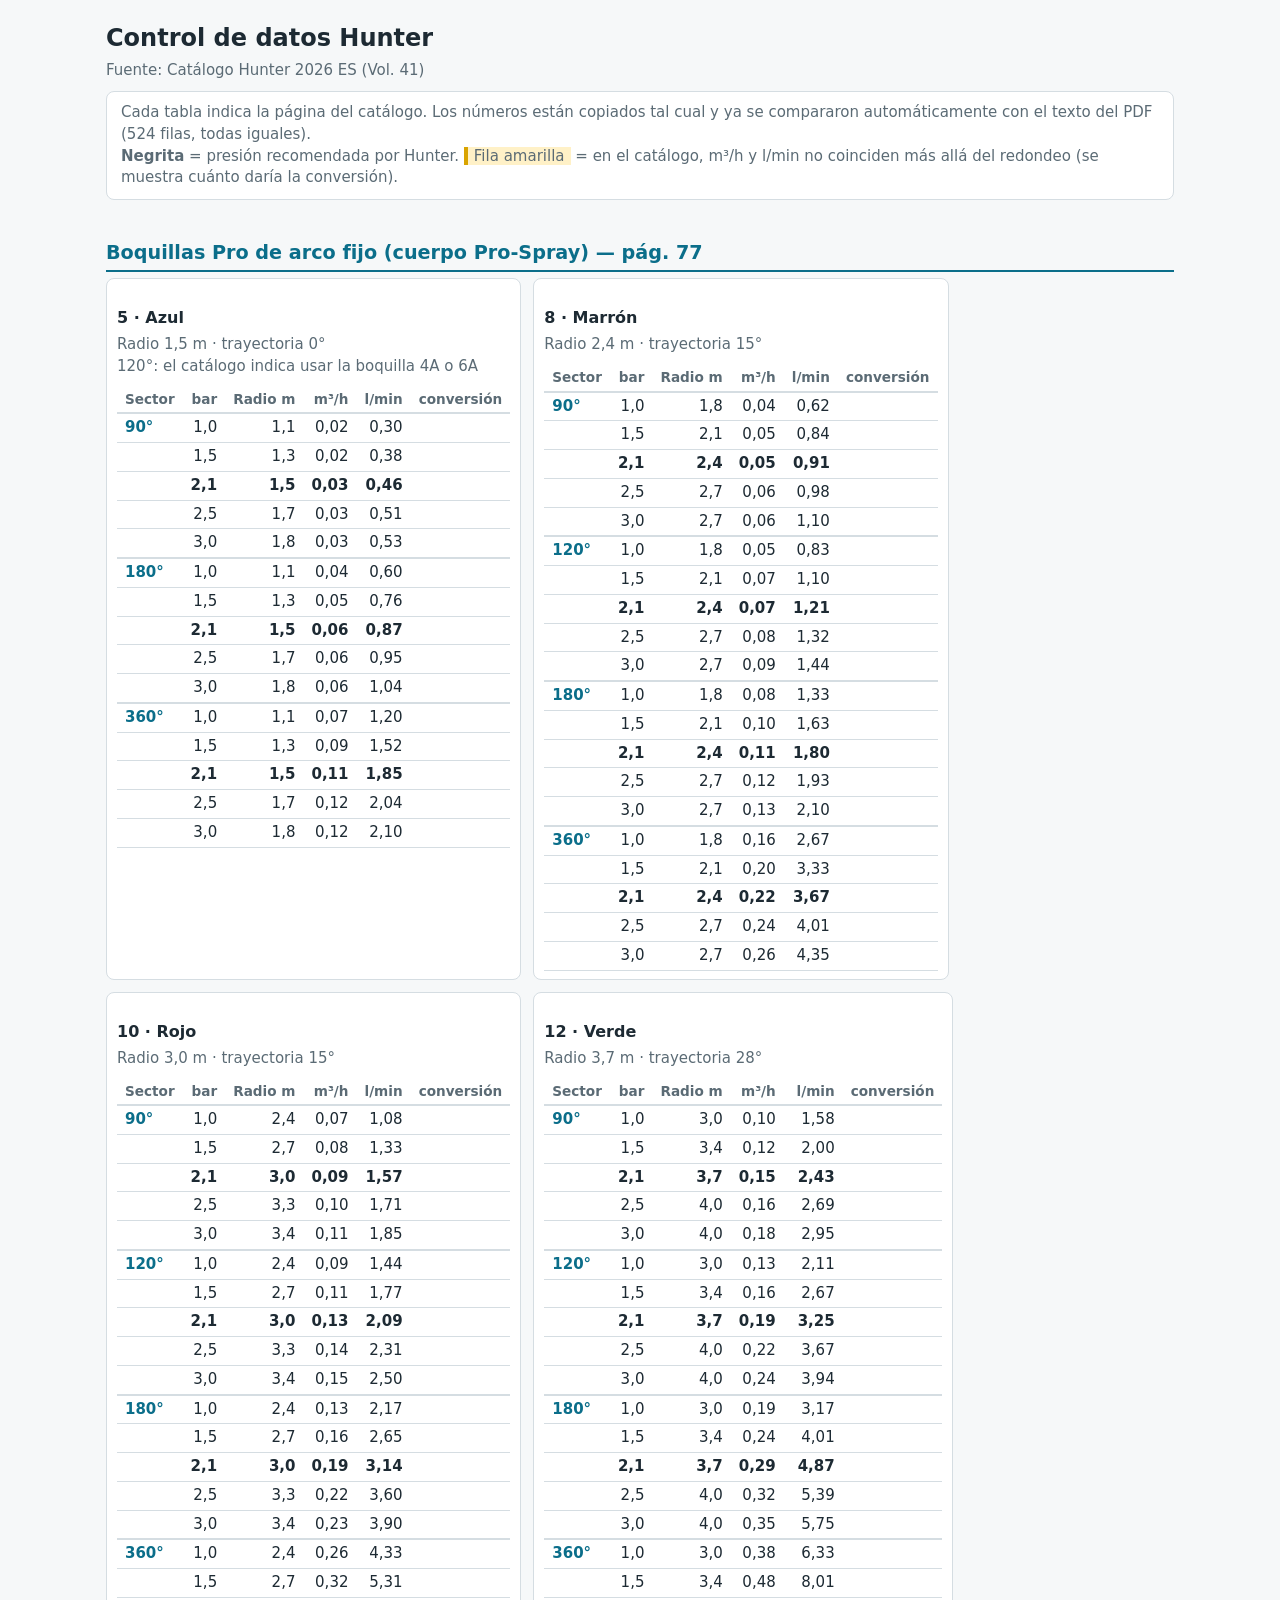
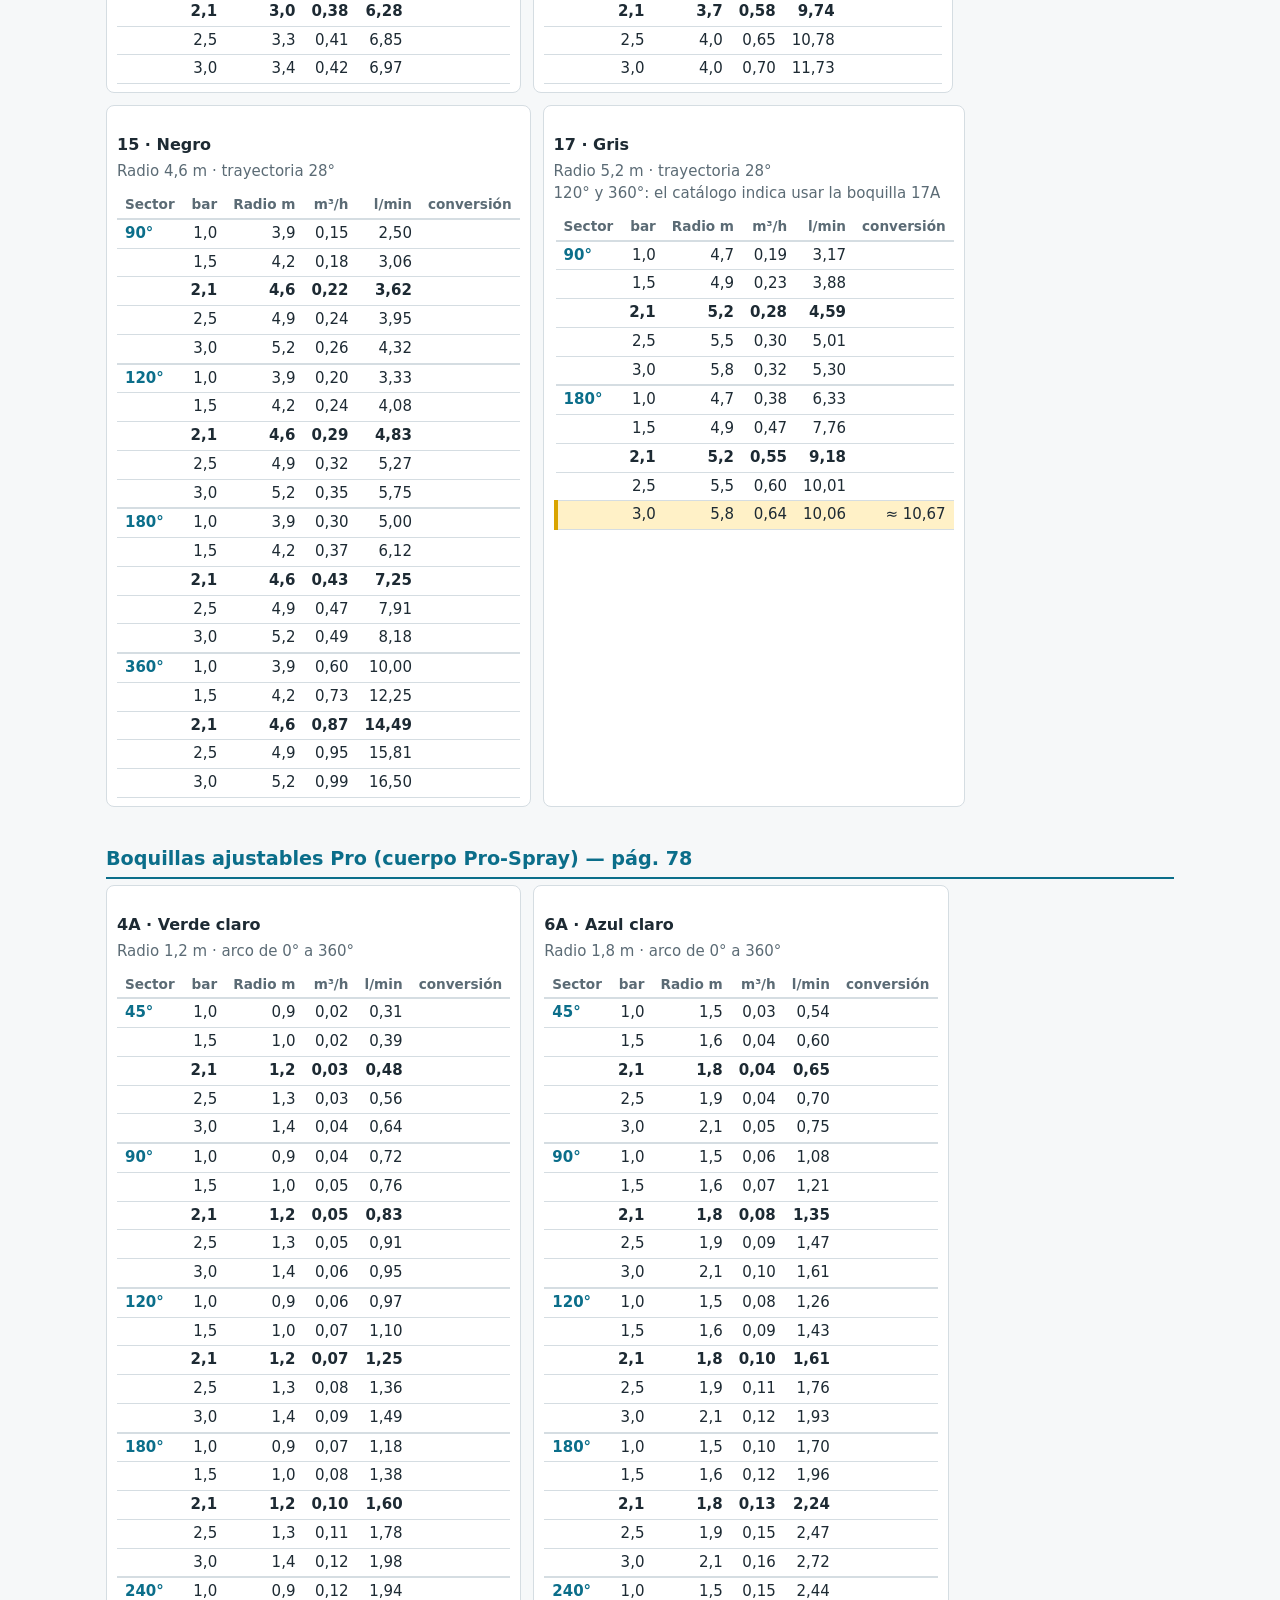
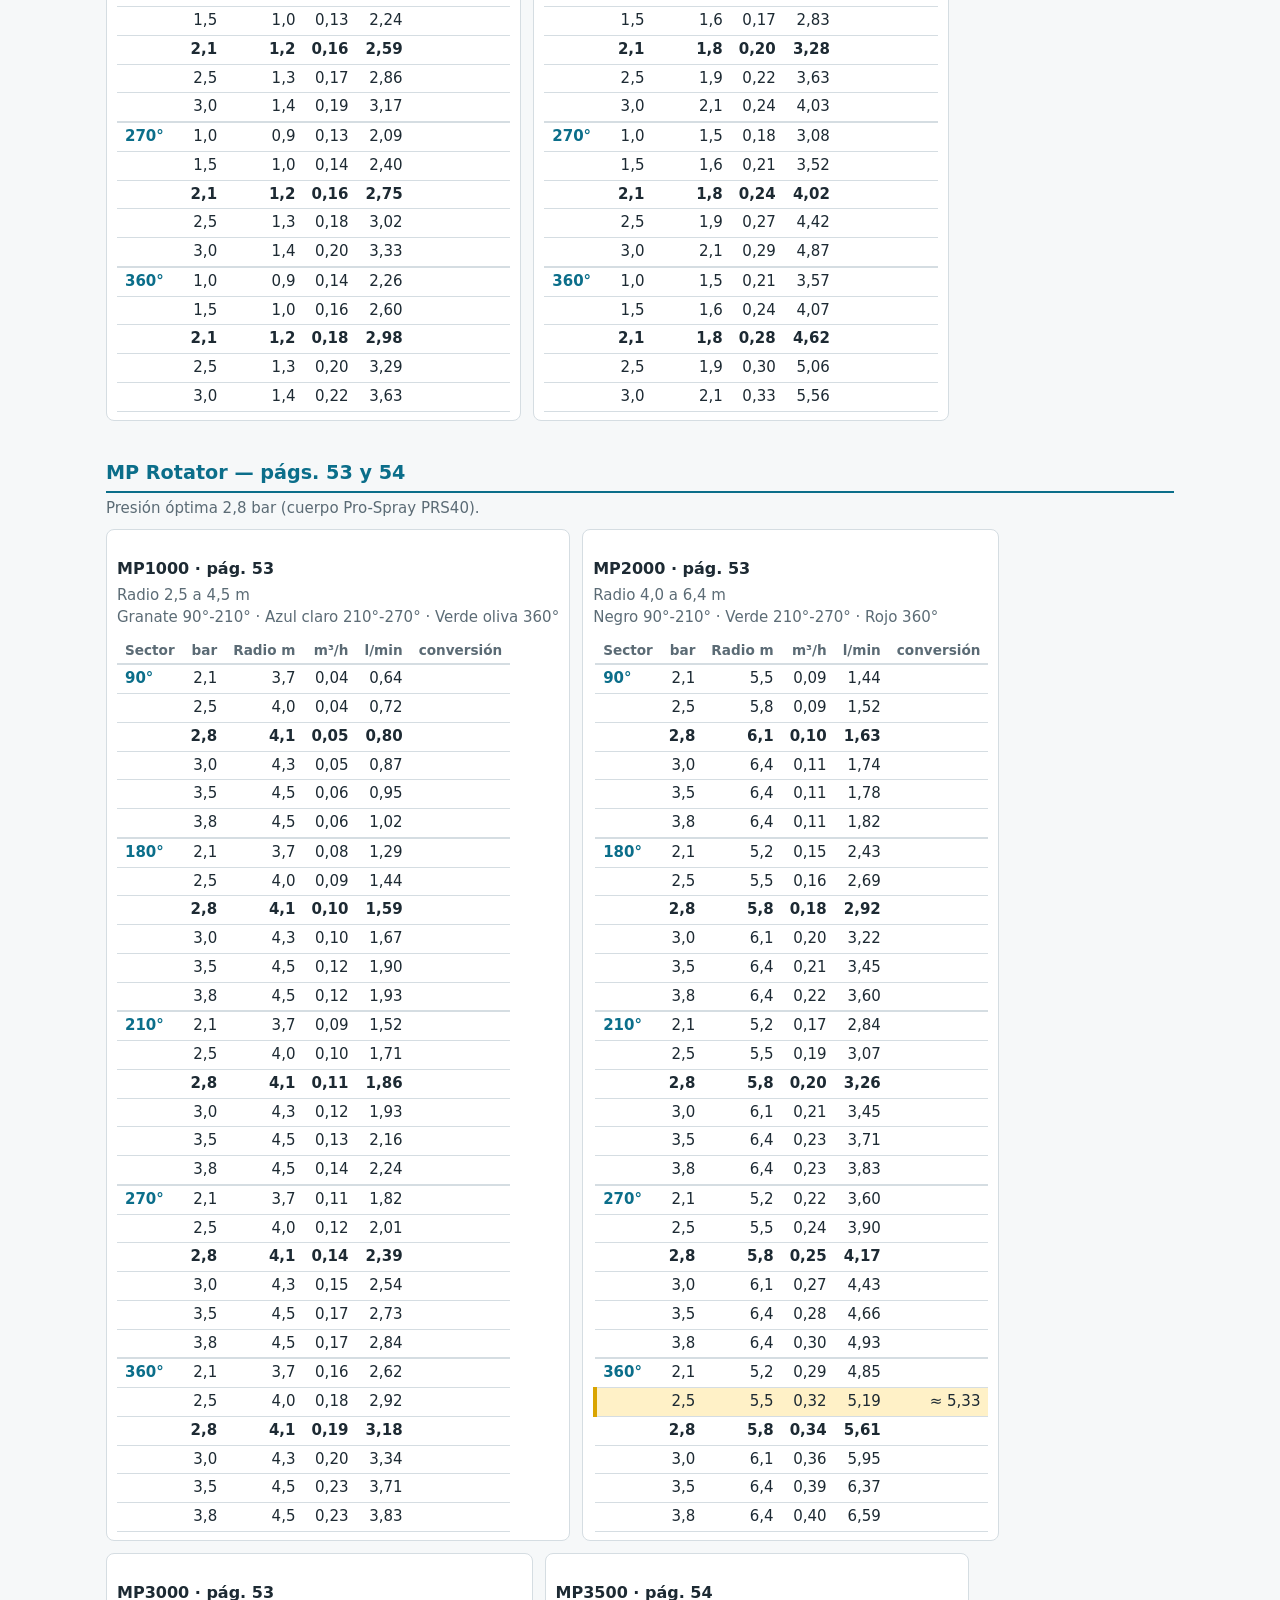
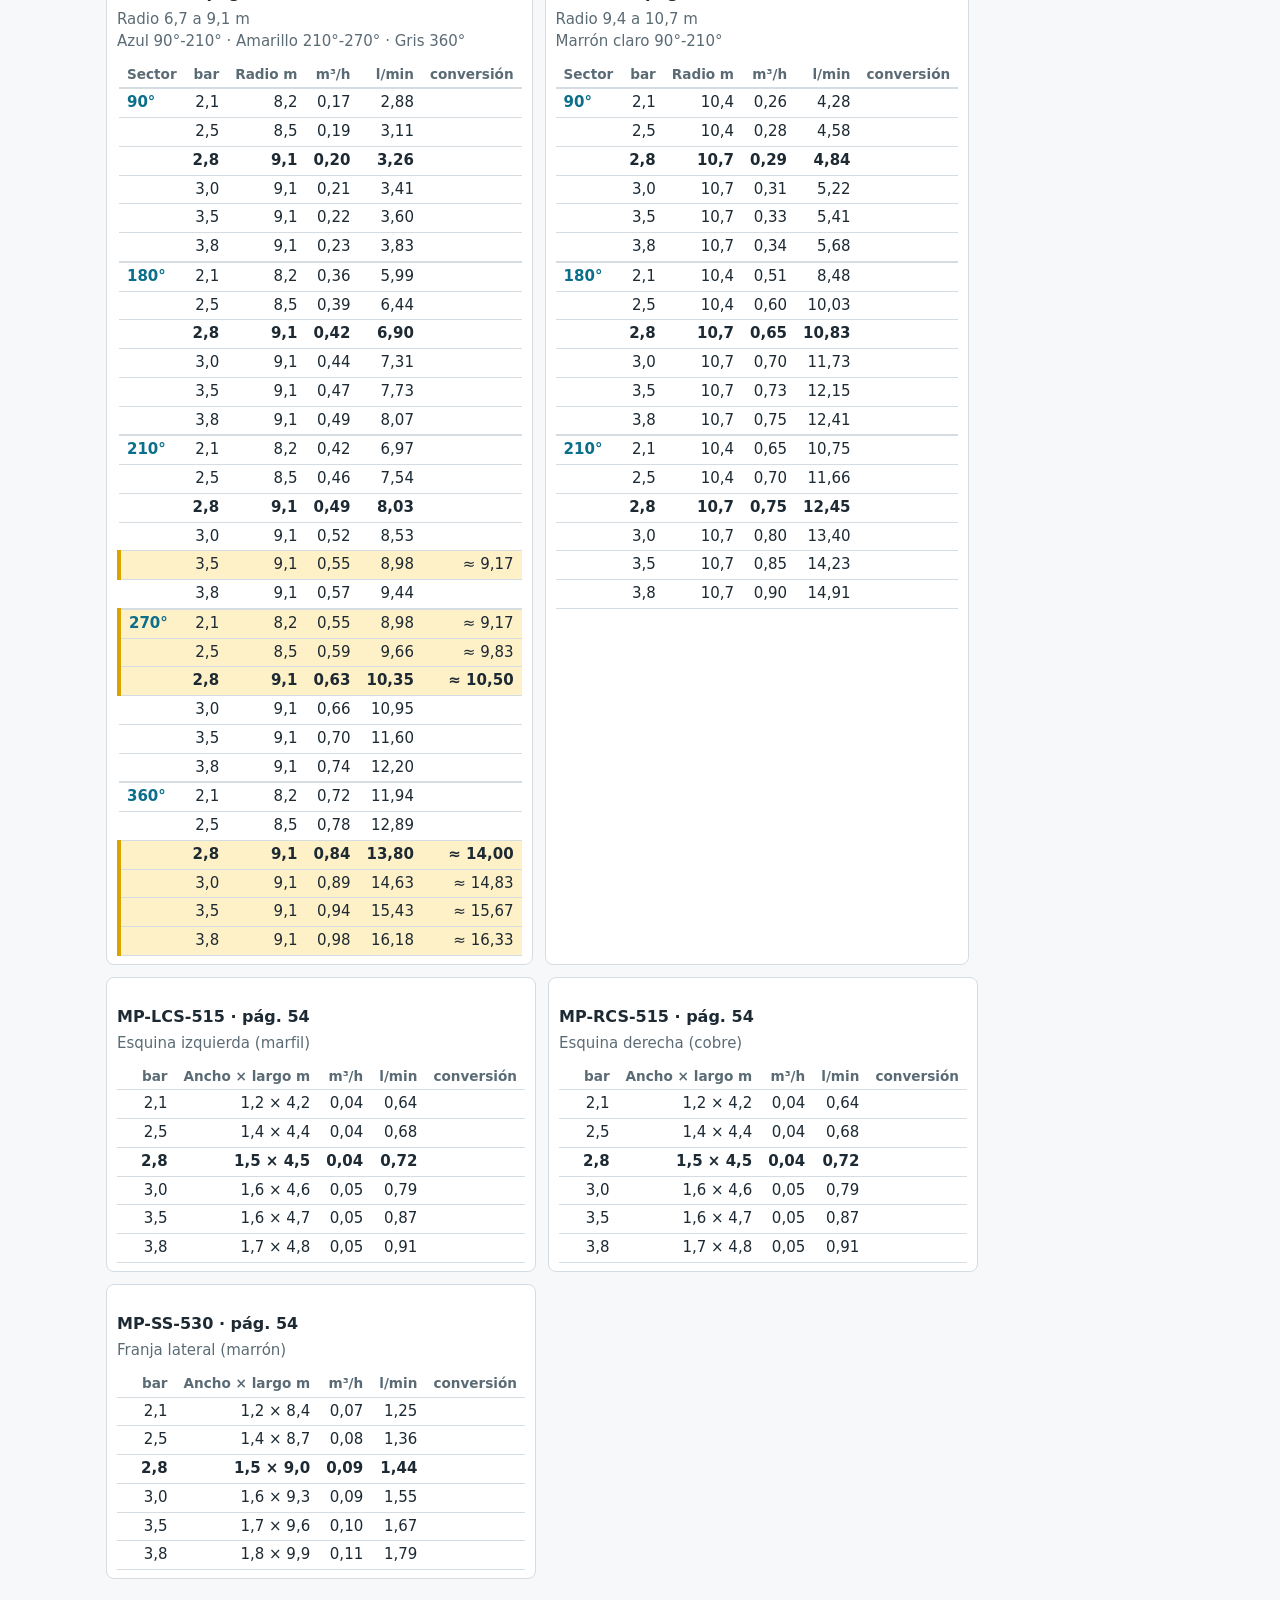
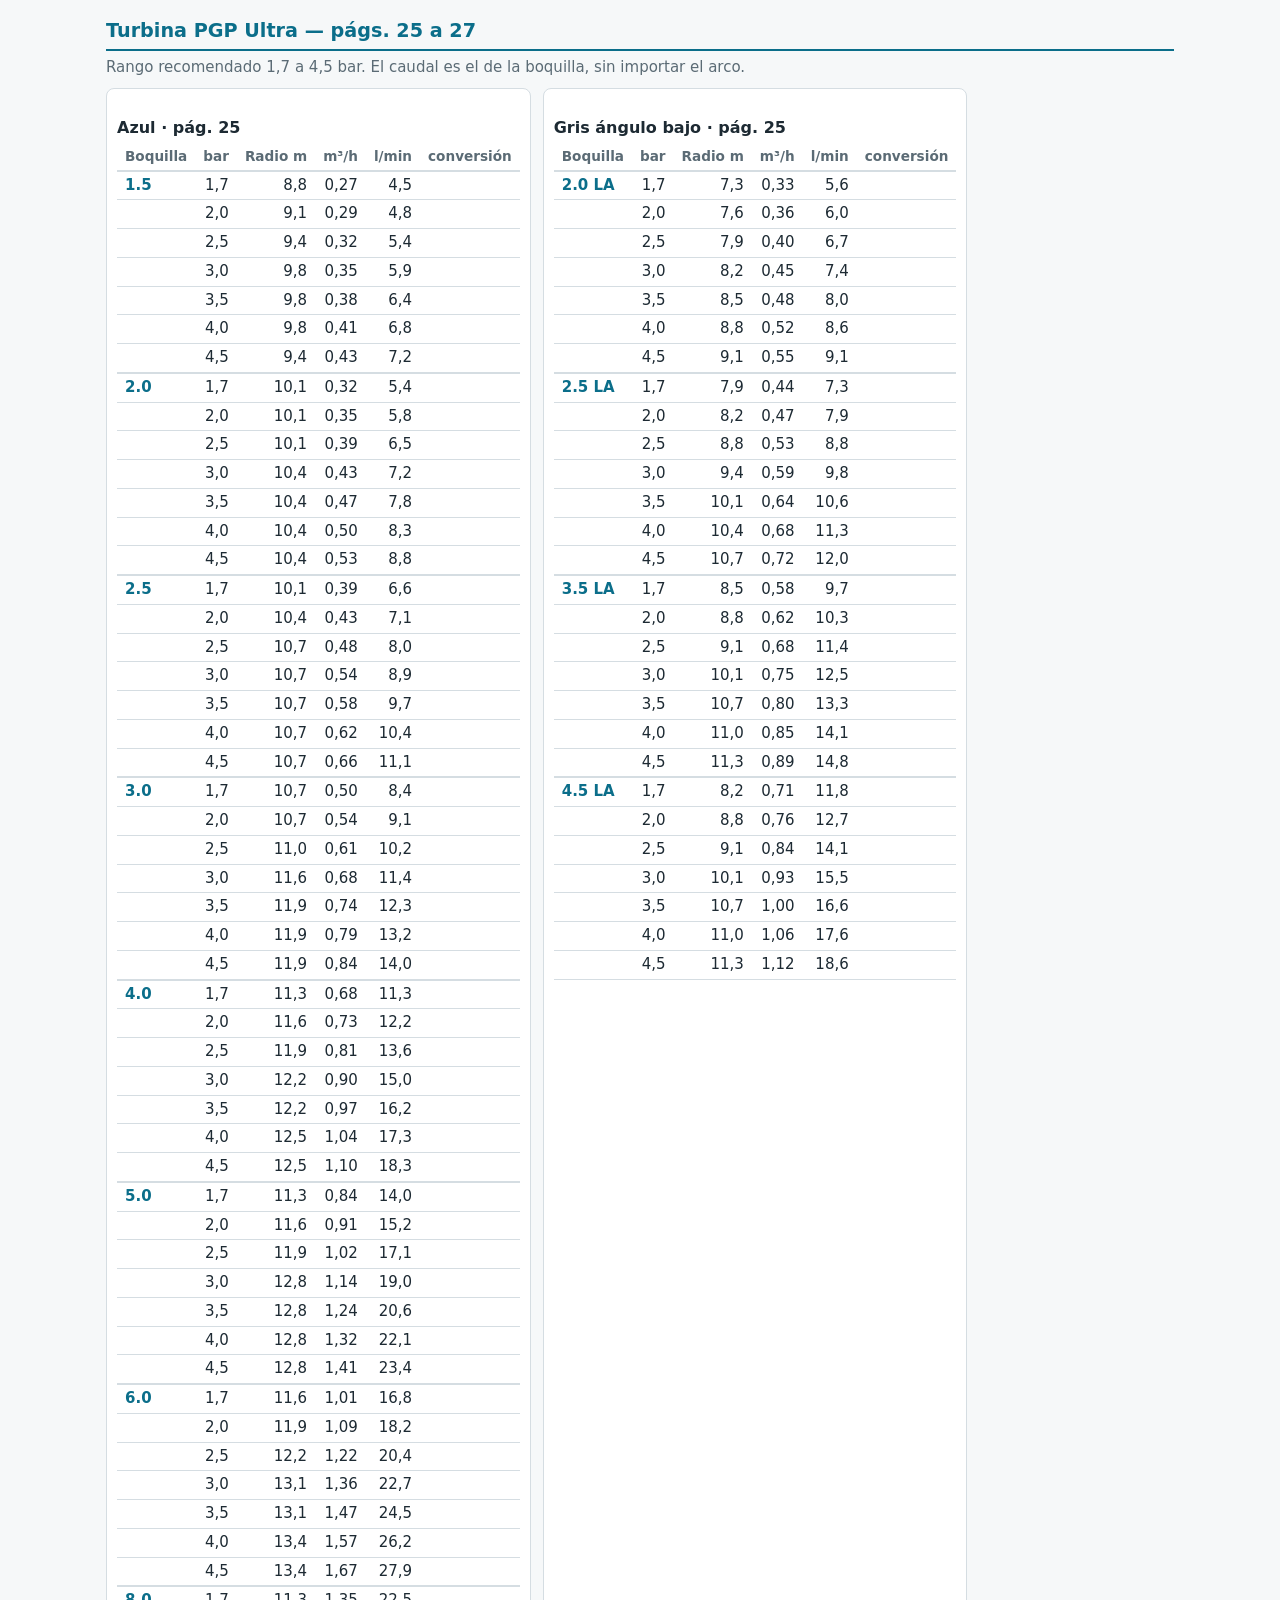
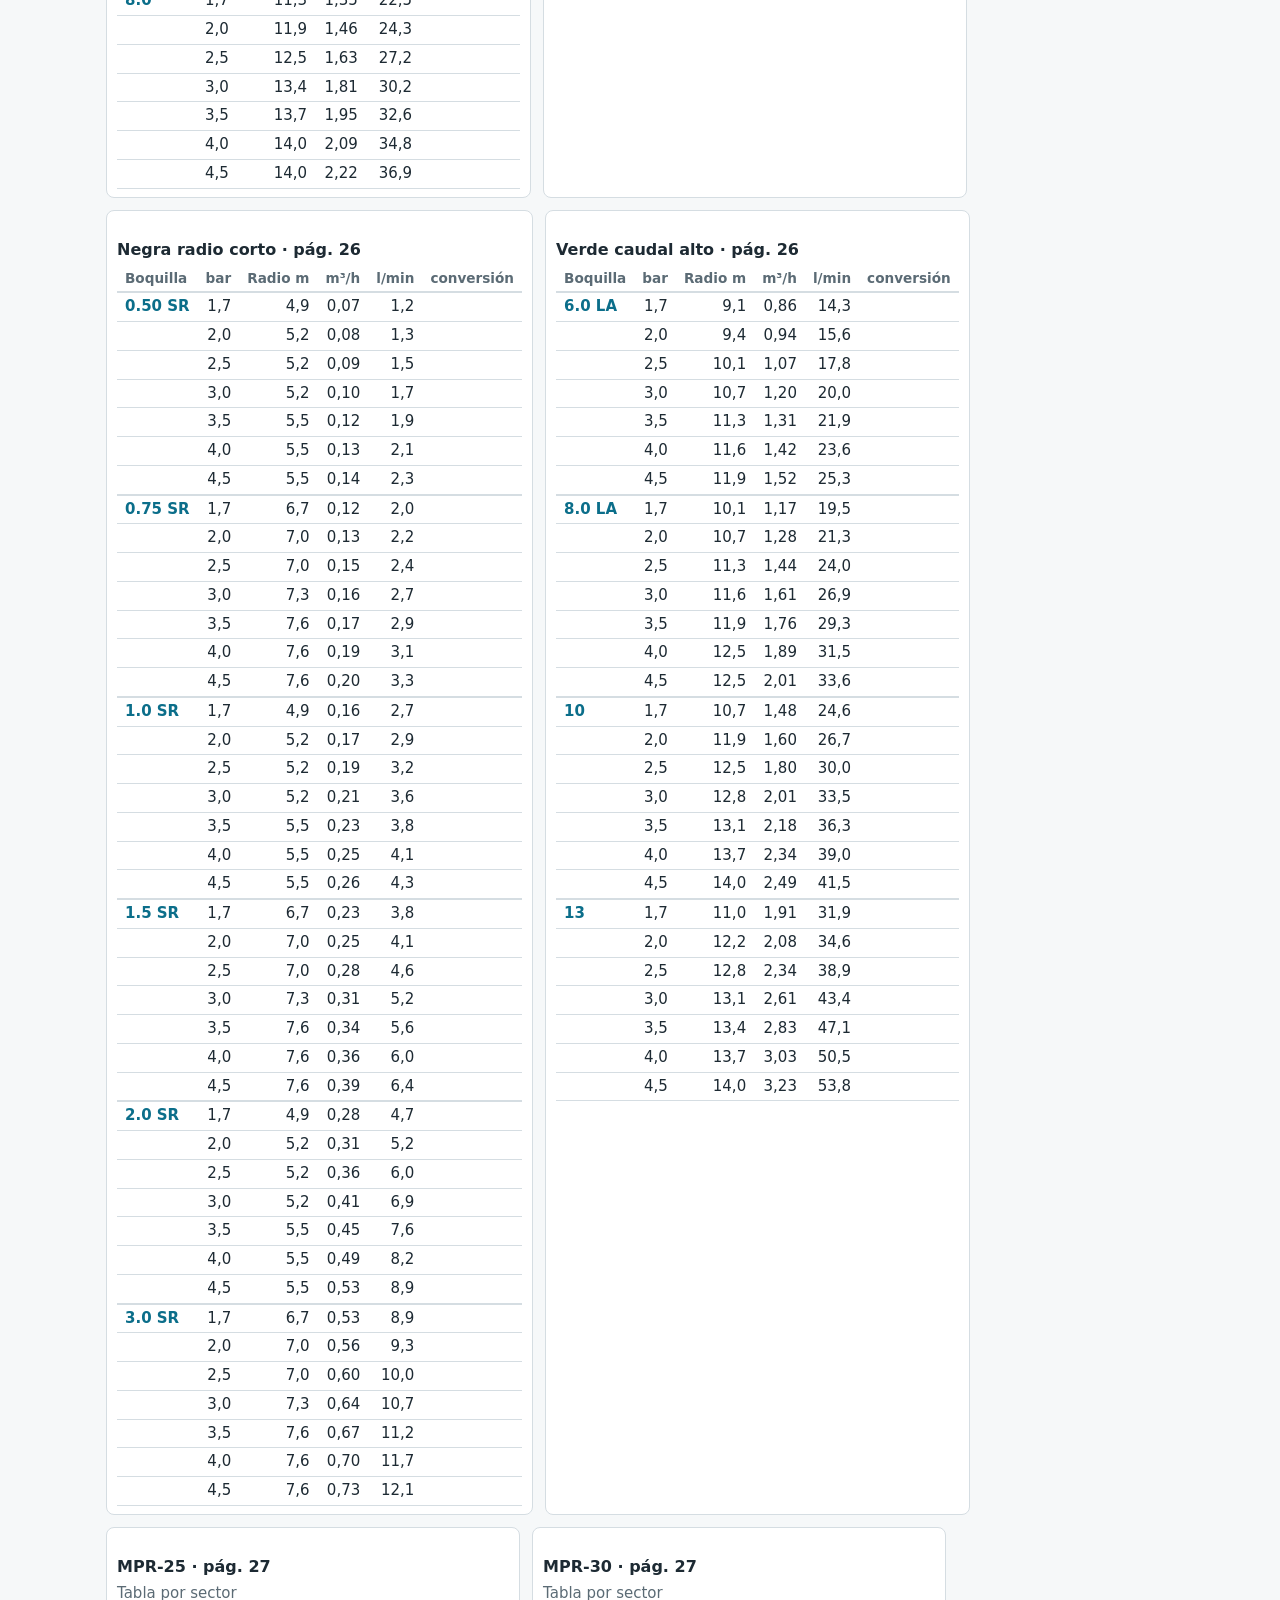
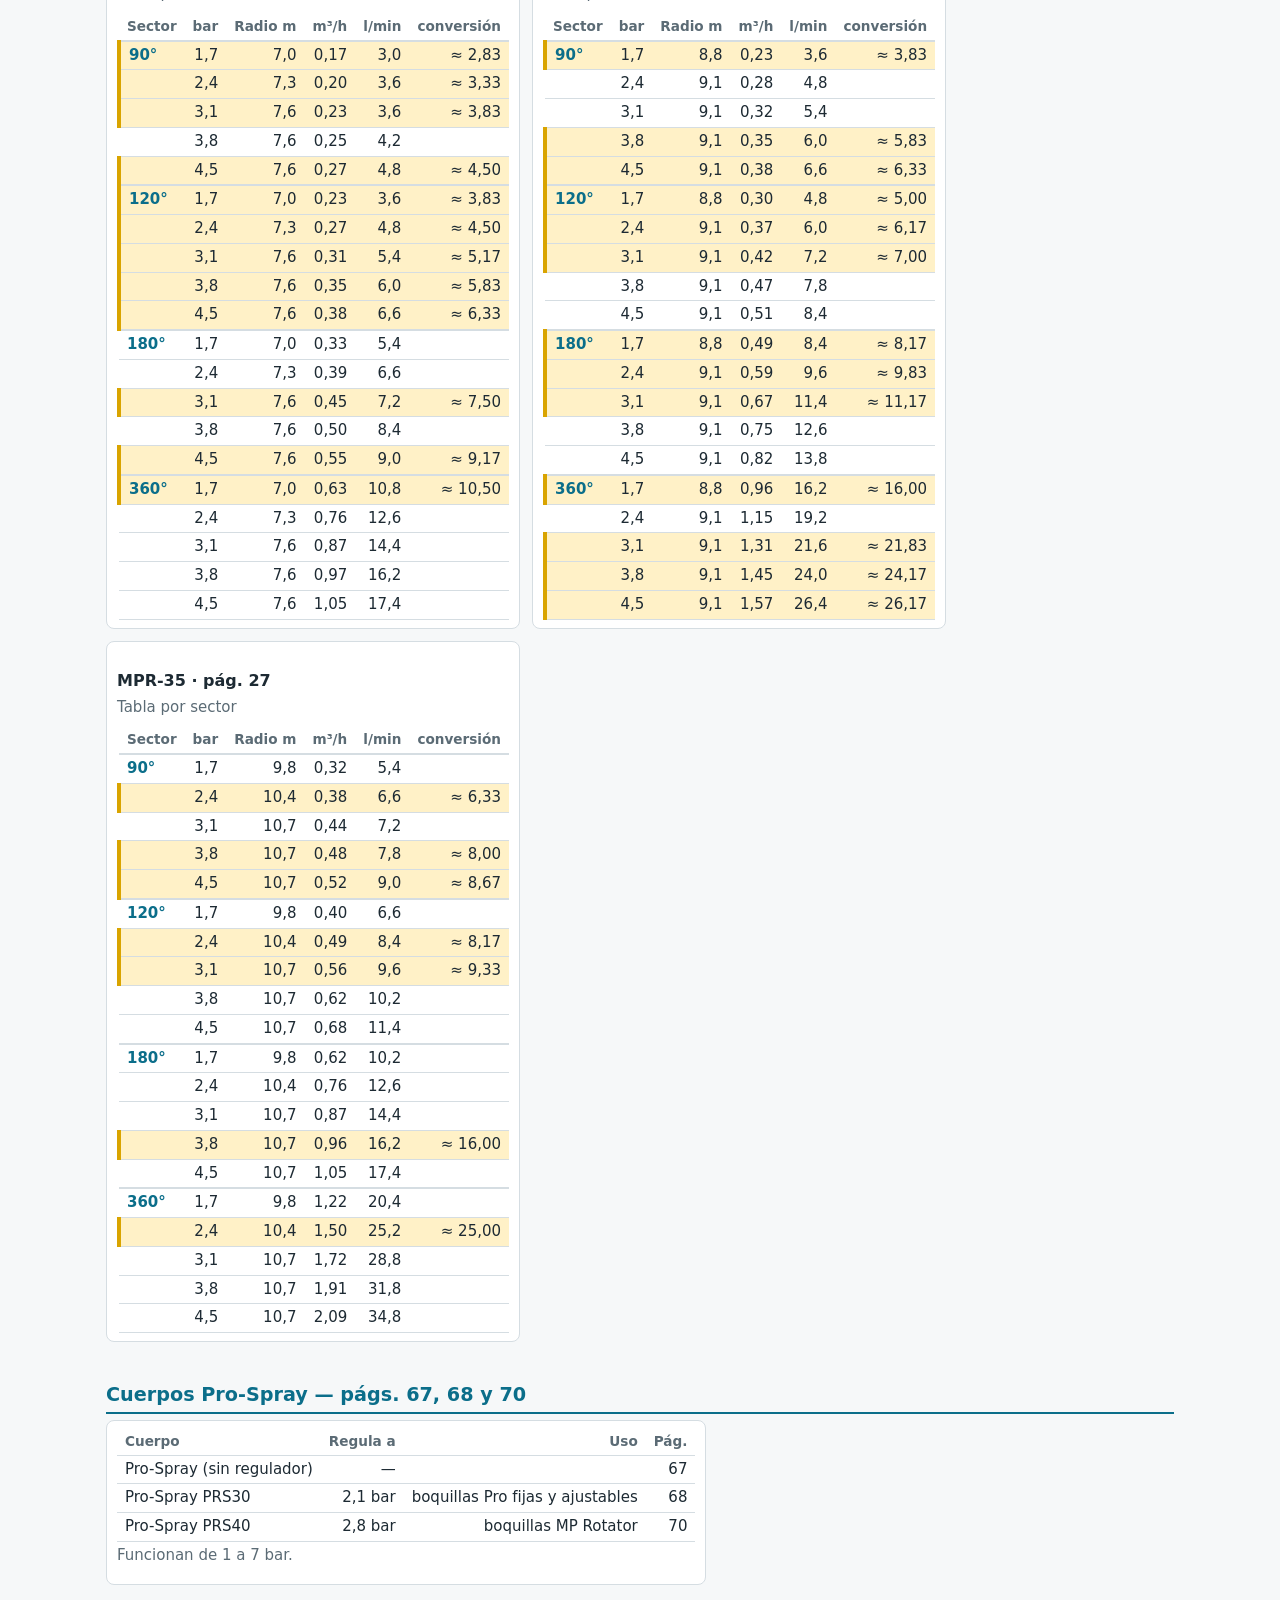
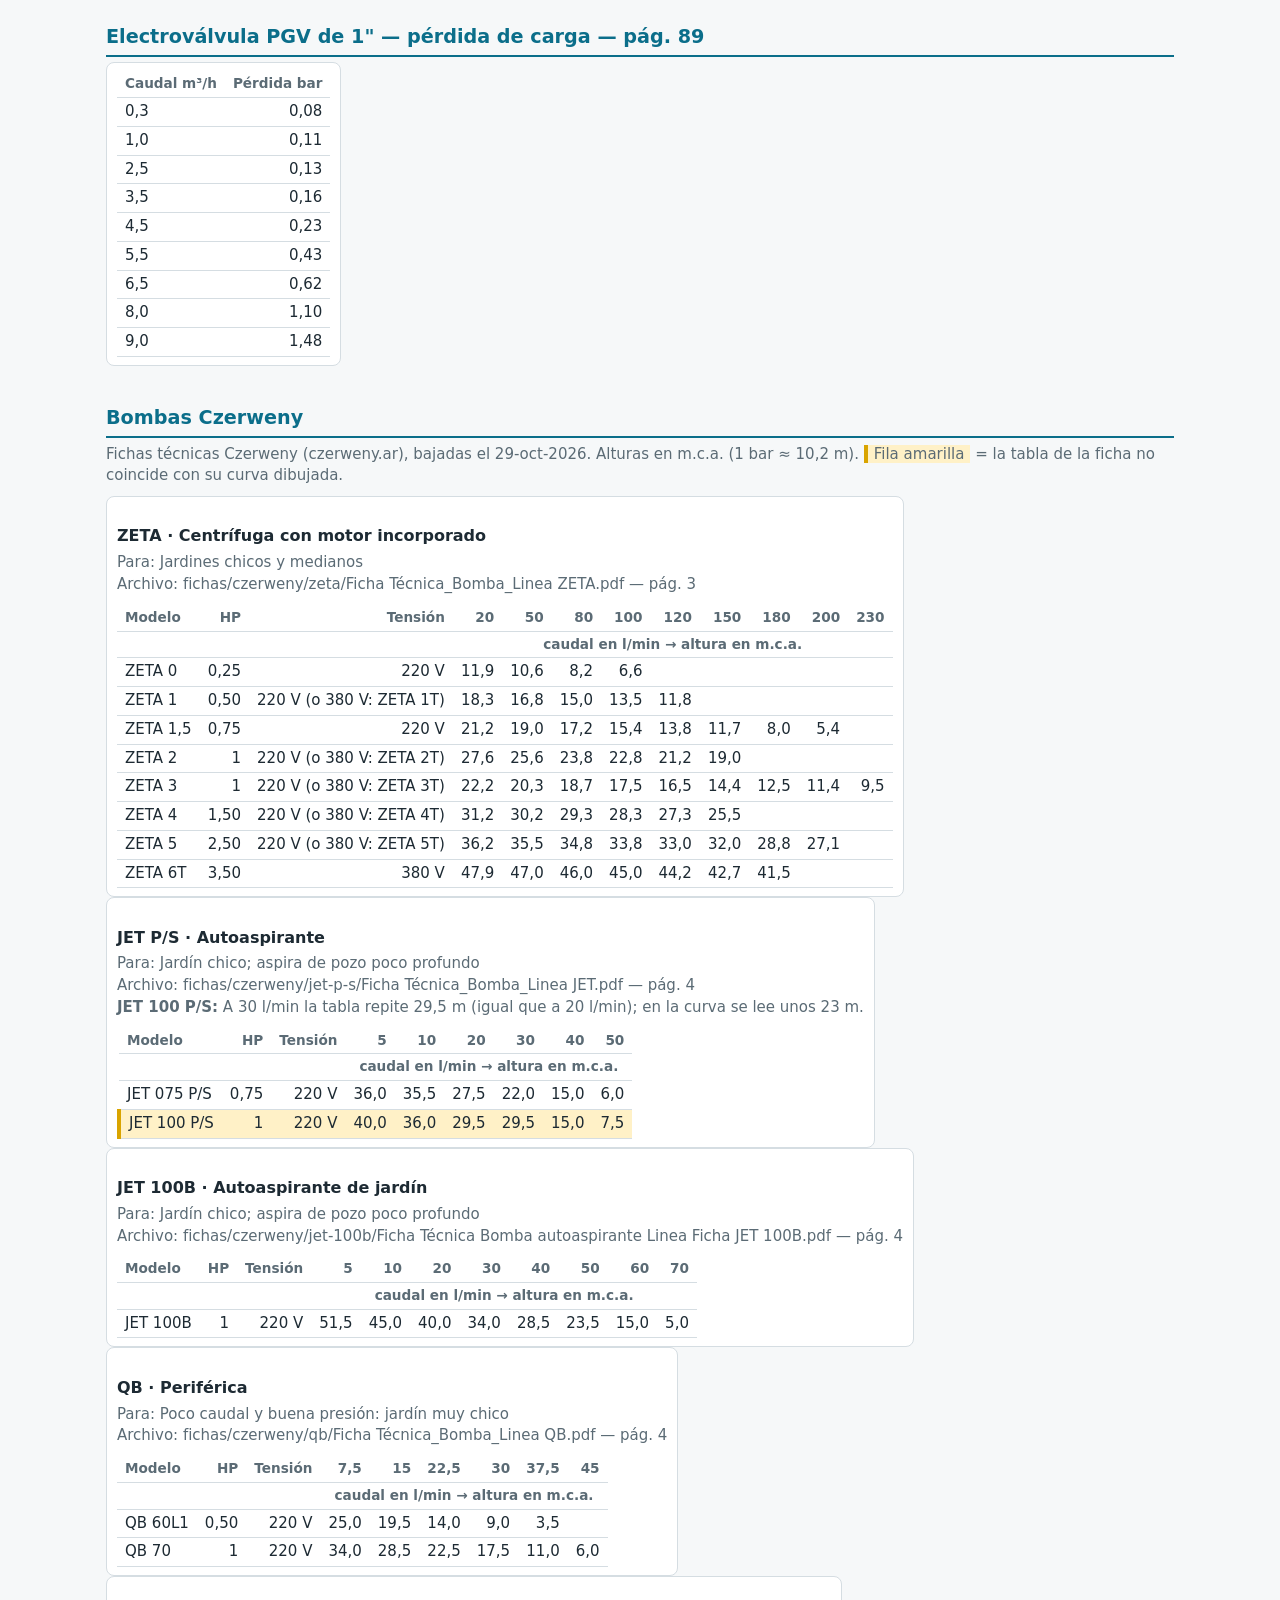
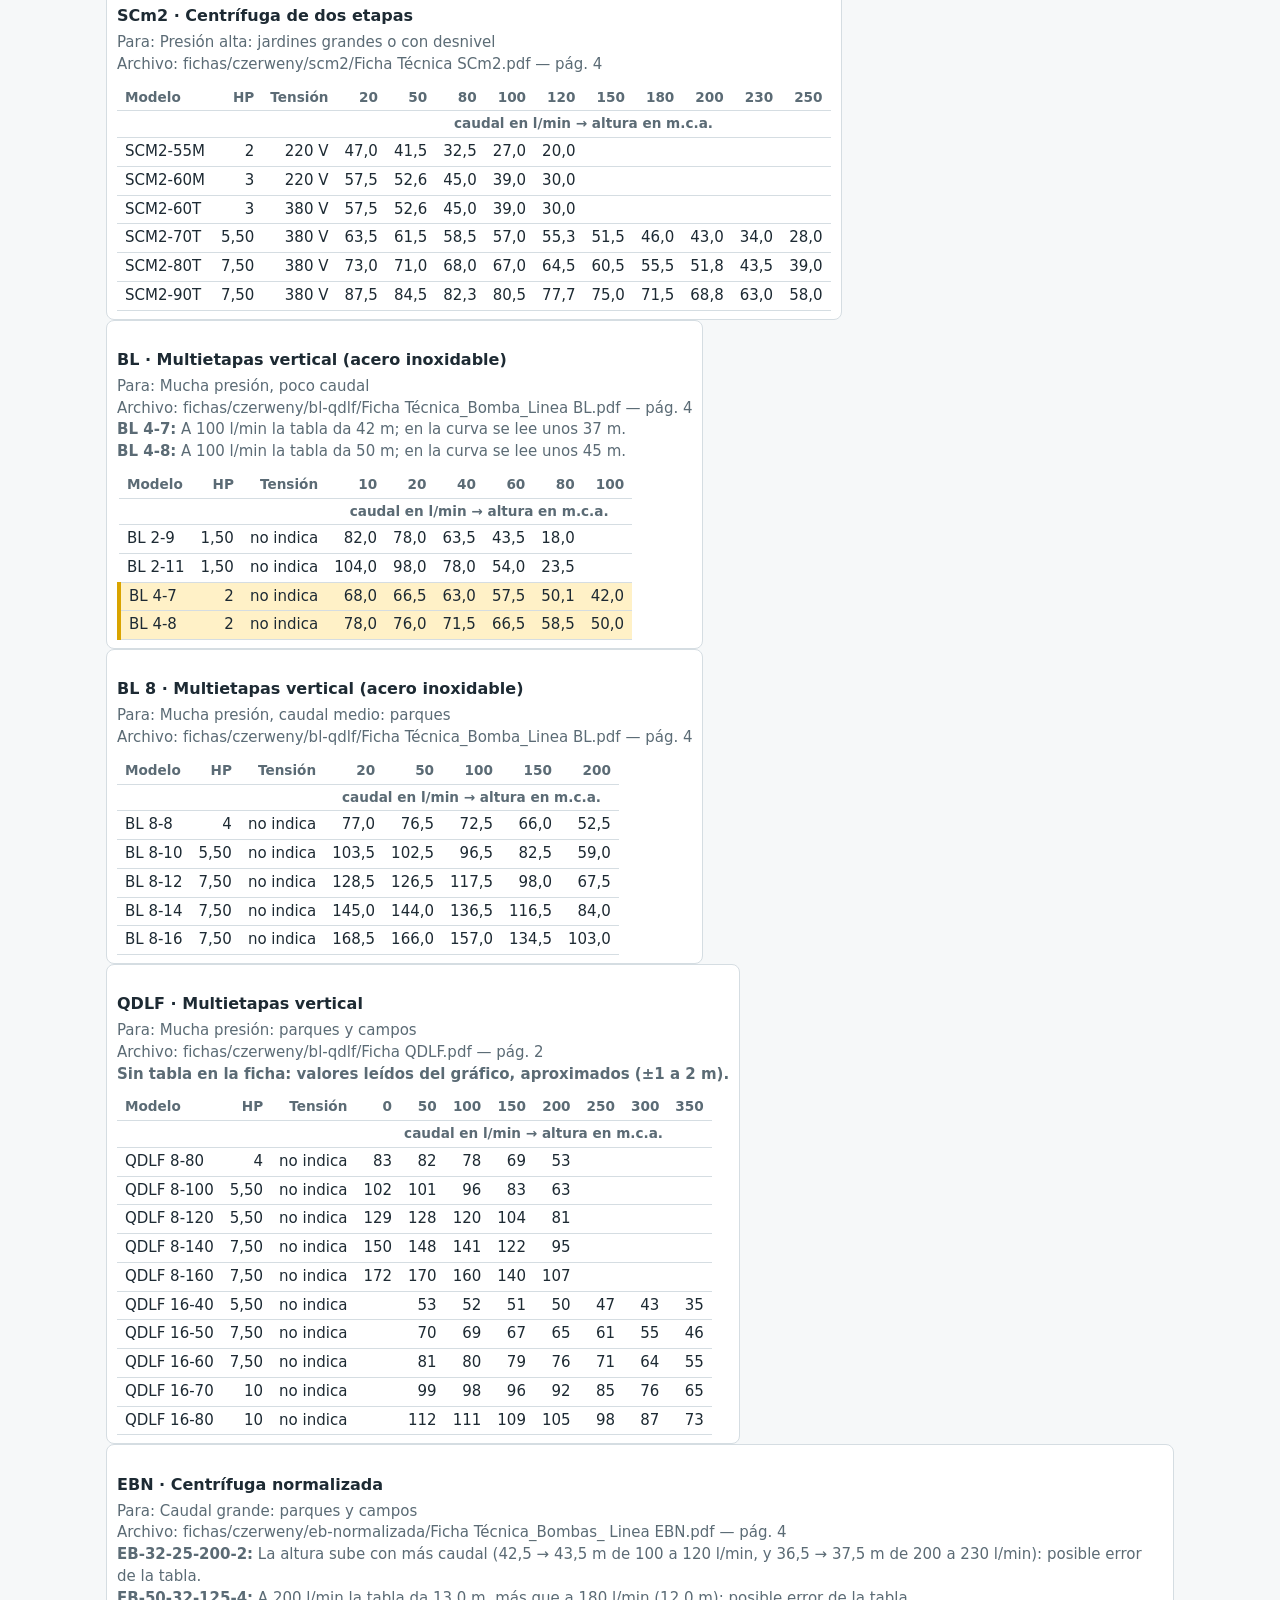
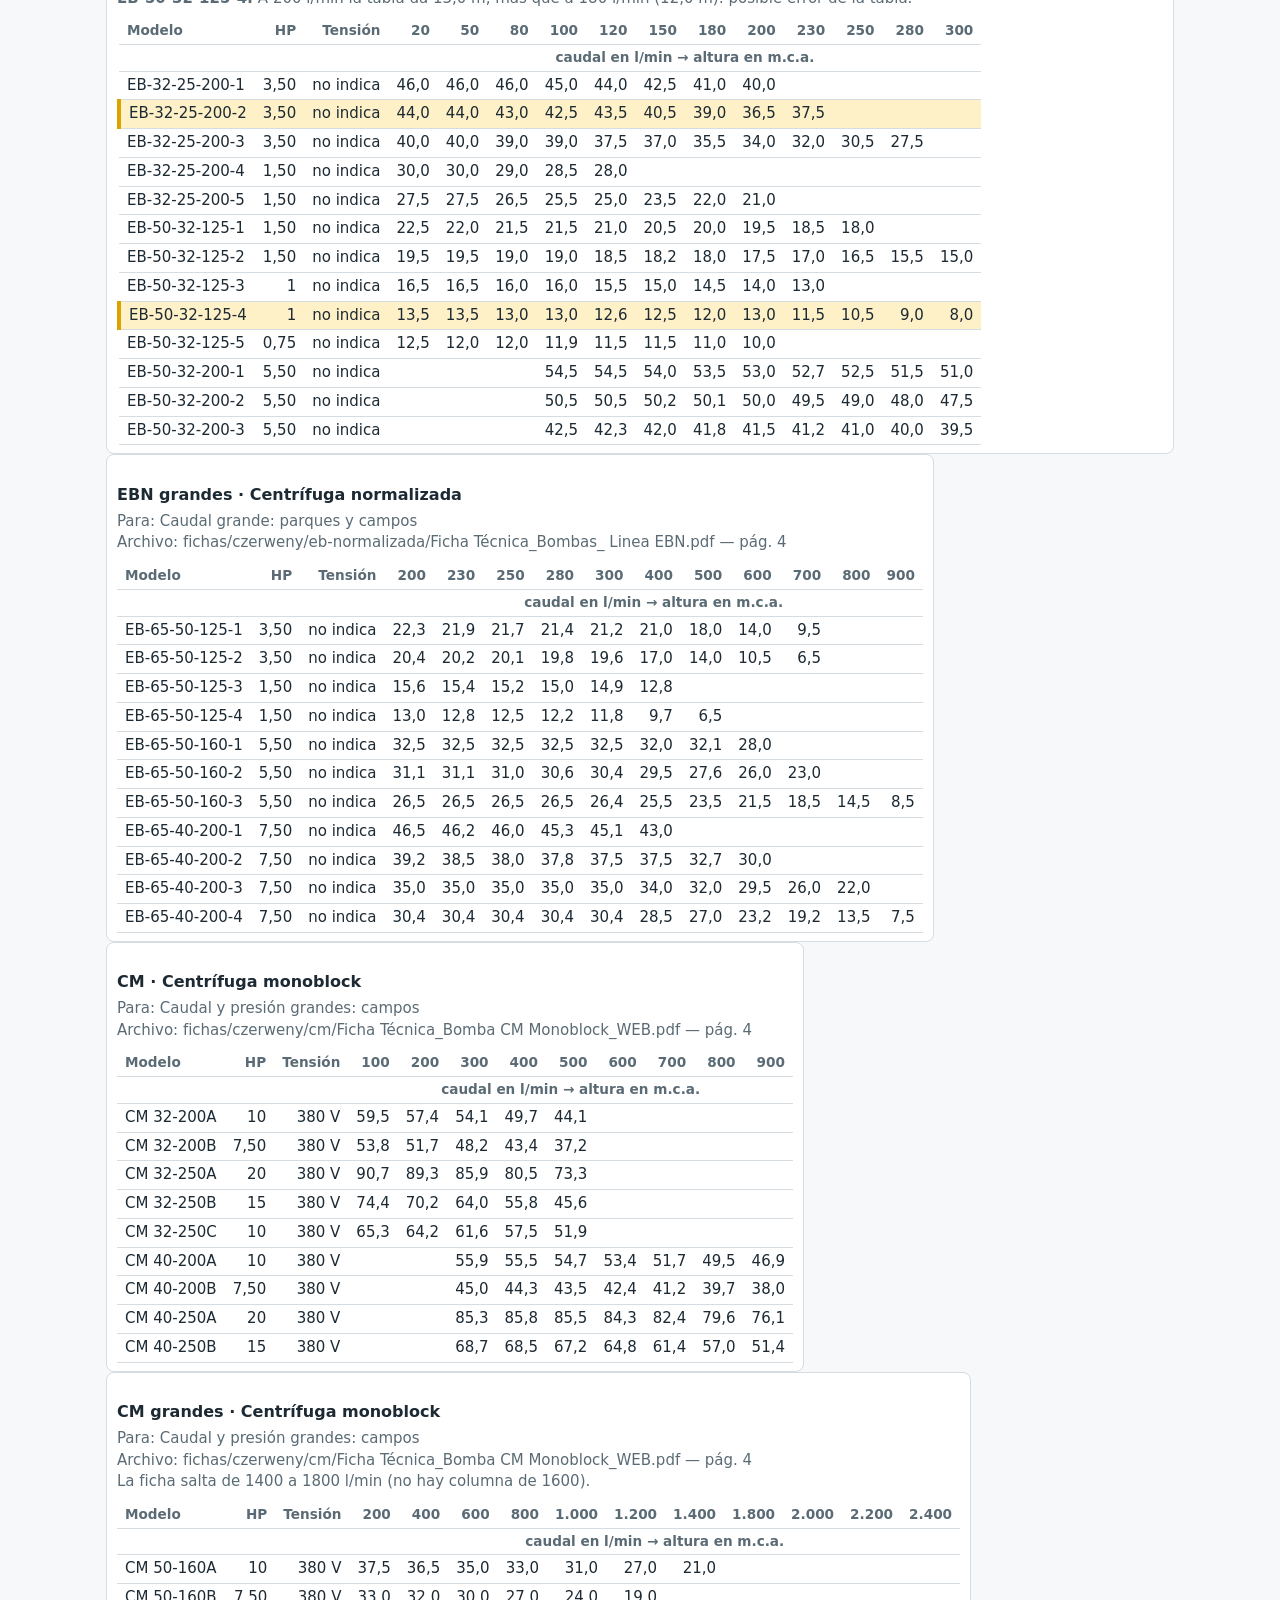
==== datos/control.html @ 65229a4d "Aspersia: cálculo de un sector de riego con aspersores Hunter y bombas Czerweny Incluye los datos de" ====
<!doctype html>
<html lang="es">
<head>
<meta charset="utf-8">
<meta name="viewport" content="width=device-width, initial-scale=1">
<title>Control de datos Hunter</title>
<style>
  :root { --tinta:#1d2a33; --suave:#5b6b75; --linea:#d5dde2; --fondo:#f6f8f9; --papel:#fff; --acento:#0b6e8a; --aviso:#fff1c7; --aviso-borde:#d9a400; }
  * { box-sizing:border-box; }
  body { margin:0; background:var(--fondo); color:var(--tinta); font:15px/1.45 system-ui, -apple-system, "Segoe UI", sans-serif; }
  main { max-width:1100px; margin:0 auto; padding:16px; }
  h1 { font-size:1.5rem; margin:.2em 0; }
  h2 { font-size:1.2rem; margin:2em 0 .3em; color:var(--acento); border-bottom:2px solid var(--acento); padding-bottom:.2em; }
  h3 { font-size:1rem; margin:1.2em 0 .3em; }
  p.nota, .ayuda { color:var(--suave); margin:.2em 0 .6em; }
  .ayuda { background:var(--papel); border:1px solid var(--linea); border-radius:8px; padding:10px 14px; }
  .marcada-ej { background:var(--aviso); border-left:4px solid var(--aviso-borde); padding:0 6px; }
  .grilla { display:flex; flex-wrap:wrap; gap:12px; }
  .caja { background:var(--papel); border:1px solid var(--linea); border-radius:8px; padding:8px 10px; overflow-x:auto; max-width:100%; }
  table { border-collapse:collapse; font-variant-numeric:tabular-nums; }
  th, td { padding:3px 8px; text-align:right; border-bottom:1px solid var(--linea); white-space:nowrap; }
  th { color:var(--suave); font-weight:600; font-size:.85rem; }
  td:first-child, th:first-child { text-align:left; }
  tr.rec td { font-weight:700; }
  tr.dif td { background:var(--aviso); }
  tr.dif td:first-child { border-left:4px solid var(--aviso-borde); }
  .sector { font-weight:700; color:var(--acento); }
  tbody tr.inicio td { border-top:2px solid var(--linea); }
</style>
</head>
<body>
<main>
  <h1>Control de datos Hunter</h1>
  <p class="nota" id="fuente"></p>
  <div class="ayuda">
    Cada tabla indica la página del catálogo. Los números están copiados tal cual y ya se compararon
    automáticamente con el texto del PDF (524 filas, todas iguales).<br>
    <b>Negrita</b> = presión recomendada por Hunter.
    <span class="marcada-ej">Fila amarilla</span> = en el catálogo, m³/h y l/min no coinciden más allá del redondeo
    (se muestra cuánto daría la conversión).
  </div>
  <div id="contenido"></div>
</main>
<script src="hunter-2026.js"></script>
<script src="czerweny.js"></script>
<script>
const H = window.HUNTER;
const $c = document.getElementById('contenido');
document.getElementById('fuente').textContent = 'Fuente: ' + H.fuente;
const n = (v, d) => v.toLocaleString('es-AR', { minimumFractionDigits: d, maximumFractionDigits: d });
// m3/h viene redondeado a 0,01 (±0,083 l/min); l/min a 0,01 o 0,1.
const difiere = (m3h, lpm) => Math.abs(m3h * 1000 / 60 - lpm) > 0.14;

function seccion(titulo, nota) {
  $c.insertAdjacentHTML('beforeend', `<h2>${titulo}</h2>` + (nota ? `<p class="nota">${nota}</p>` : ''));
  const g = document.createElement('div'); g.className = 'grilla'; $c.appendChild(g); return g;
}
// dl = decimales de l/min, los mismos que usa el catálogo en esa tabla.
function fila(etiqueta, bar, radio, m3h, lpm, dl, rec, inicio) {
  const d = difiere(m3h, lpm);
  const cls = [rec ? 'rec' : '', d ? 'dif' : '', inicio ? 'inicio' : ''].join(' ');
  const r = Array.isArray(radio) ? `${n(radio[0],1)} × ${n(radio[1],1)}` : n(radio, 1);
  return `<tr class="${cls}"><td>${etiqueta}</td><td>${n(bar,1)}</td><td>${r}</td><td>${n(m3h,2)}</td>`
    + `<td>${n(lpm, dl)}</td><td>${d ? '≈ ' + n(m3h*1000/60, 2) : ''}</td></tr>`;
}
function tabla(g, titulo, sub, filasHtml, primera = 'Sector', radioTit = 'Radio m') {
  g.insertAdjacentHTML('beforeend', `<div class="caja"><h3>${titulo}</h3>${sub ? `<p class="nota">${sub}</p>` : ''}
    <table><thead><tr><th>${primera}</th><th>bar</th><th>${radioTit}</th><th>m³/h</th><th>l/min</th><th>conversión</th></tr></thead>
    <tbody>${filasHtml}</tbody></table></div>`);
}
function porSector(grupo, b, dl) {
  let h = '';
  for (const [s, filas] of Object.entries(b.sectores))
    filas.forEach((f, i) => h += fila(i === 0 ? `<span class="sector">${s}°</span>` : '', grupo.presiones[i], f[0], f[1], f[2], dl, grupo.presiones[i] === grupo.recomendada, i === 0));
  return h;
}

let g = seccion(`Boquillas Pro de arco fijo (cuerpo Pro-Spray) — pág. ${H.proFijas.pagina}`);
for (const b of H.proFijas.boquillas)
  tabla(g, `${b.modelo} · ${b.color}`, `Radio ${n(b.radioNominal,1)} m · trayectoria ${b.trayectoria}°` + (b.nota ? `<br>${b.nota}` : ''), porSector(H.proFijas, b, 2));

g = seccion(`Boquillas ajustables Pro (cuerpo Pro-Spray) — pág. ${H.proAjustables.pagina}`);
for (const b of H.proAjustables.boquillas)
  tabla(g, `${b.modelo} · ${b.color}`, `Radio ${n(b.radioNominal,1)} m · arco de 0° a 360°`, porSector(H.proAjustables, b, 2));

g = seccion(`MP Rotator — págs. 53 y 54`, 'Presión óptima 2,8 bar (cuerpo Pro-Spray PRS40).');
for (const b of H.mpRotator.boquillas)
  tabla(g, `${b.modelo} · pág. ${b.pagina || H.mpRotator.pagina}`, `Radio ${b.radioNominal} m<br>${b.colores}`, porSector(H.mpRotator, b, 2));
for (const b of H.mpRotator.franjas.boquillas) {
  let h = ''; b.filas.forEach((f, i) => h += fila('', H.mpRotator.presiones[i], f[0], f[1], f[2], 2, H.mpRotator.presiones[i] === H.mpRotator.recomendada));
  tabla(g, `${b.modelo} · pág. 54`, b.nombre, h, '', 'Ancho × largo m');
}

g = seccion(`Turbina PGP Ultra — págs. 25 a 27`, `Rango recomendado ${n(H.pgpUltra.rangoRecomendado[0],1)} a ${n(H.pgpUltra.rangoRecomendado[1],1)} bar. El caudal es el de la boquilla, sin importar el arco.`);
const series = [...new Set(H.pgpUltra.boquillas.map(b => b.serie))];
for (const s of series) {
  let h = ''; let pag;
  for (const b of H.pgpUltra.boquillas.filter(x => x.serie === s)) {
    pag = b.pagina;
    b.filas.forEach((f, i) => h += fila(i === 0 ? `<span class="sector">${b.modelo}</span>` : '', H.pgpUltra.presiones[i], f[0], f[1], f[2], 1, false, i === 0));
  }
  tabla(g, `${s} · pág. ${pag}`, '', h, 'Boquilla');
}
for (const b of H.pgpUltra.mpr.boquillas)
  tabla(g, `${b.modelo} · pág. 27`, 'Tabla por sector', porSector(H.pgpUltra.mpr, b, 1));

g = seccion('Cuerpos Pro-Spray — págs. 67, 68 y 70');
g.insertAdjacentHTML('beforeend', `<div class="caja"><table><thead><tr><th>Cuerpo</th><th>Regula a</th><th>Uso</th><th>Pág.</th></tr></thead><tbody>`
  + H.proSpray.cuerpos.map(c => `<tr><td>${c.modelo}</td><td>${c.regula ? n(c.regula,1) + ' bar' : '—'}</td><td>${c.uso || ''}</td><td>${c.pagina}</td></tr>`).join('')
  + `</tbody></table><p class="nota">Funcionan de ${n(H.proSpray.rangoFuncionamiento[0],0)} a ${n(H.proSpray.rangoFuncionamiento[1],0)} bar.</p></div>`);

g = seccion(`Electroválvula PGV de 1" — pérdida de carga — pág. ${H.pgv1.pagina}`);
g.insertAdjacentHTML('beforeend', `<div class="caja"><table><thead><tr><th>Caudal m³/h</th><th>Pérdida bar</th></tr></thead><tbody>`
  + H.pgv1.perdida.map(([q, p]) => `<tr><td>${n(q,1)}</td><td>${n(p,2)}</td></tr>`).join('') + `</tbody></table></div>`);

// Bombas Czerweny: una tabla por línea, modelos en filas y caudales en columnas.
const C = window.CZERWENY;
$c.insertAdjacentHTML('beforeend', `<h2>Bombas Czerweny</h2><p class="nota">${C.fuente}. Alturas en m.c.a. (1 bar ≈ ${n(C.mcaPorBar,1)} m).
  <span class="marcada-ej">Fila amarilla</span> = la tabla de la ficha no coincide con su curva dibujada.</p>`);
for (const L of C.lineas) {
  g = document.createElement('div'); g.className = 'grilla'; $c.appendChild(g);
  const cab = L.caudales.map(q => `<th>${n(q, q % 1 ? 1 : 0)}</th>`).join('');
  const filas = L.modelos.map(m => `<tr class="${m.duda ? 'dif' : ''}"><td>${m.modelo}</td><td>${n(m.hp, m.hp % 1 ? 2 : 0)}</td><td>${m.tension}</td>`
    + L.caudales.map((_, i) => `<td>${m.alturas[i] != null ? n(m.alturas[i], L.origen === 'curva' ? 0 : 1) : ''}</td>`).join('') + '</tr>').join('');
  const dudas = L.modelos.filter(m => m.duda).map(m => `<br><b>${m.modelo}:</b> ${m.duda}`).join('');
  const aviso = L.origen === 'curva' ? '<br><b>Sin tabla en la ficha: valores leídos del gráfico, aproximados (±1 a 2 m).</b>' : '';
  g.insertAdjacentHTML('beforeend', `<div class="caja"><h3>${L.linea} · ${L.tipo}</h3>
    <p class="nota">Para: ${L.uso}<br>Archivo: fichas/czerweny/${L.archivo} — pág. ${L.pagina}${aviso}${L.nota ? '<br>' + L.nota : ''}${dudas}</p>
    <table><thead><tr><th>Modelo</th><th>HP</th><th>Tensión</th>${cab}</tr>
    <tr><th></th><th></th><th></th><th colspan="${L.caudales.length}" style="text-align:center">caudal en l/min → altura en m.c.a.</th></tr></thead>
    <tbody>${filas}</tbody></table></div>`);
}
</script>
</body>
</html>
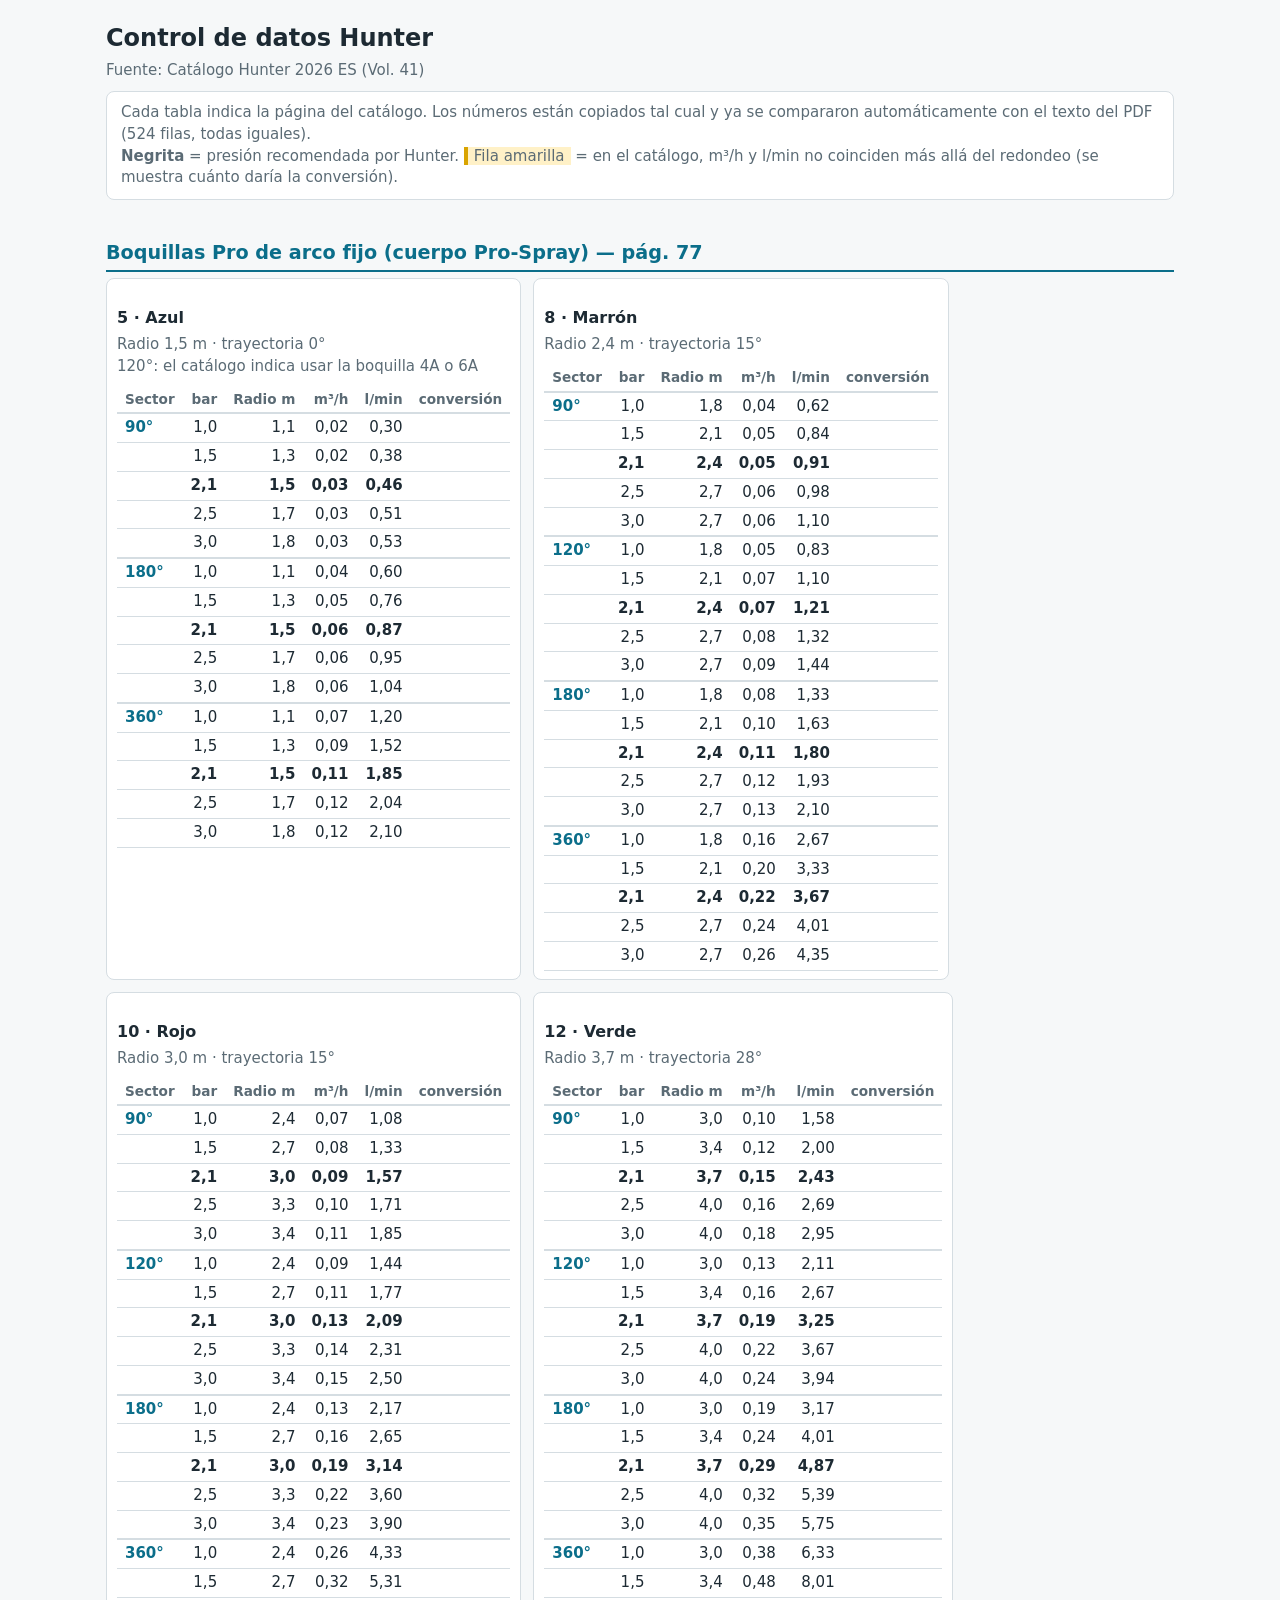
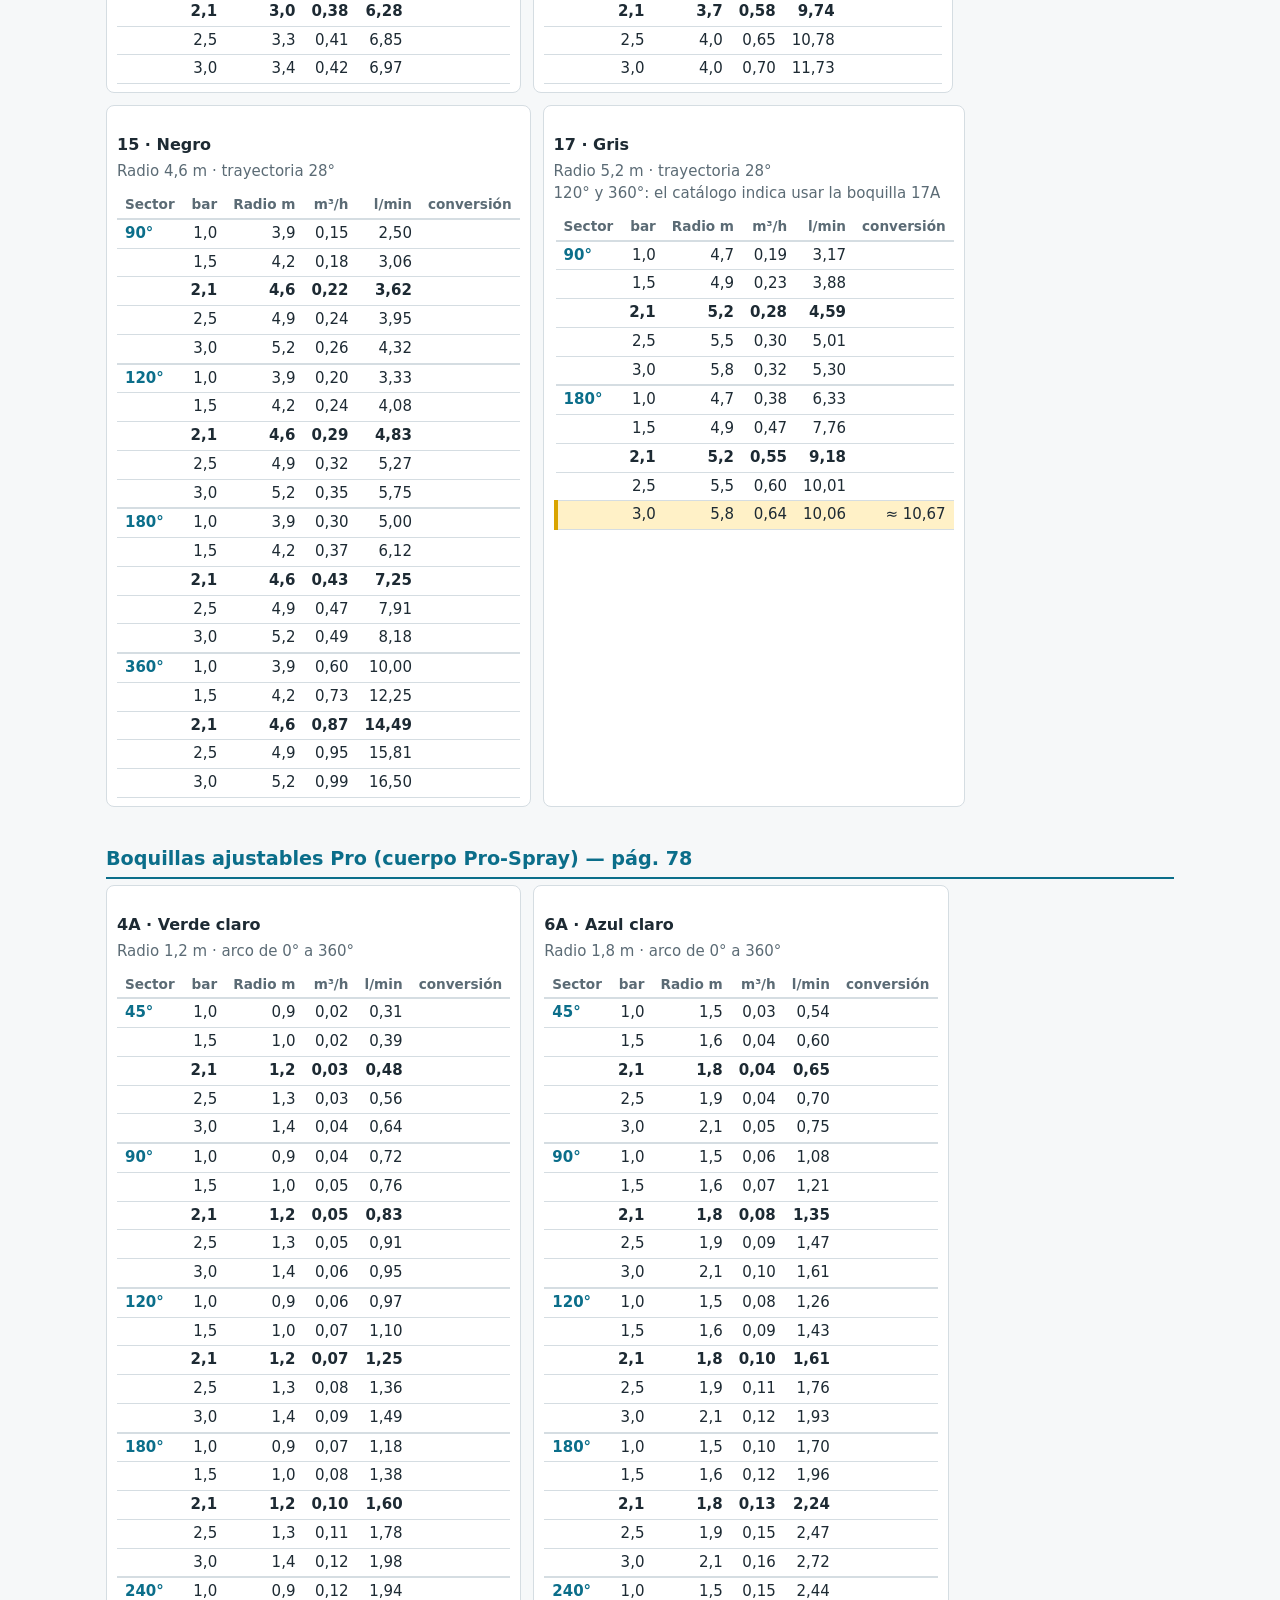
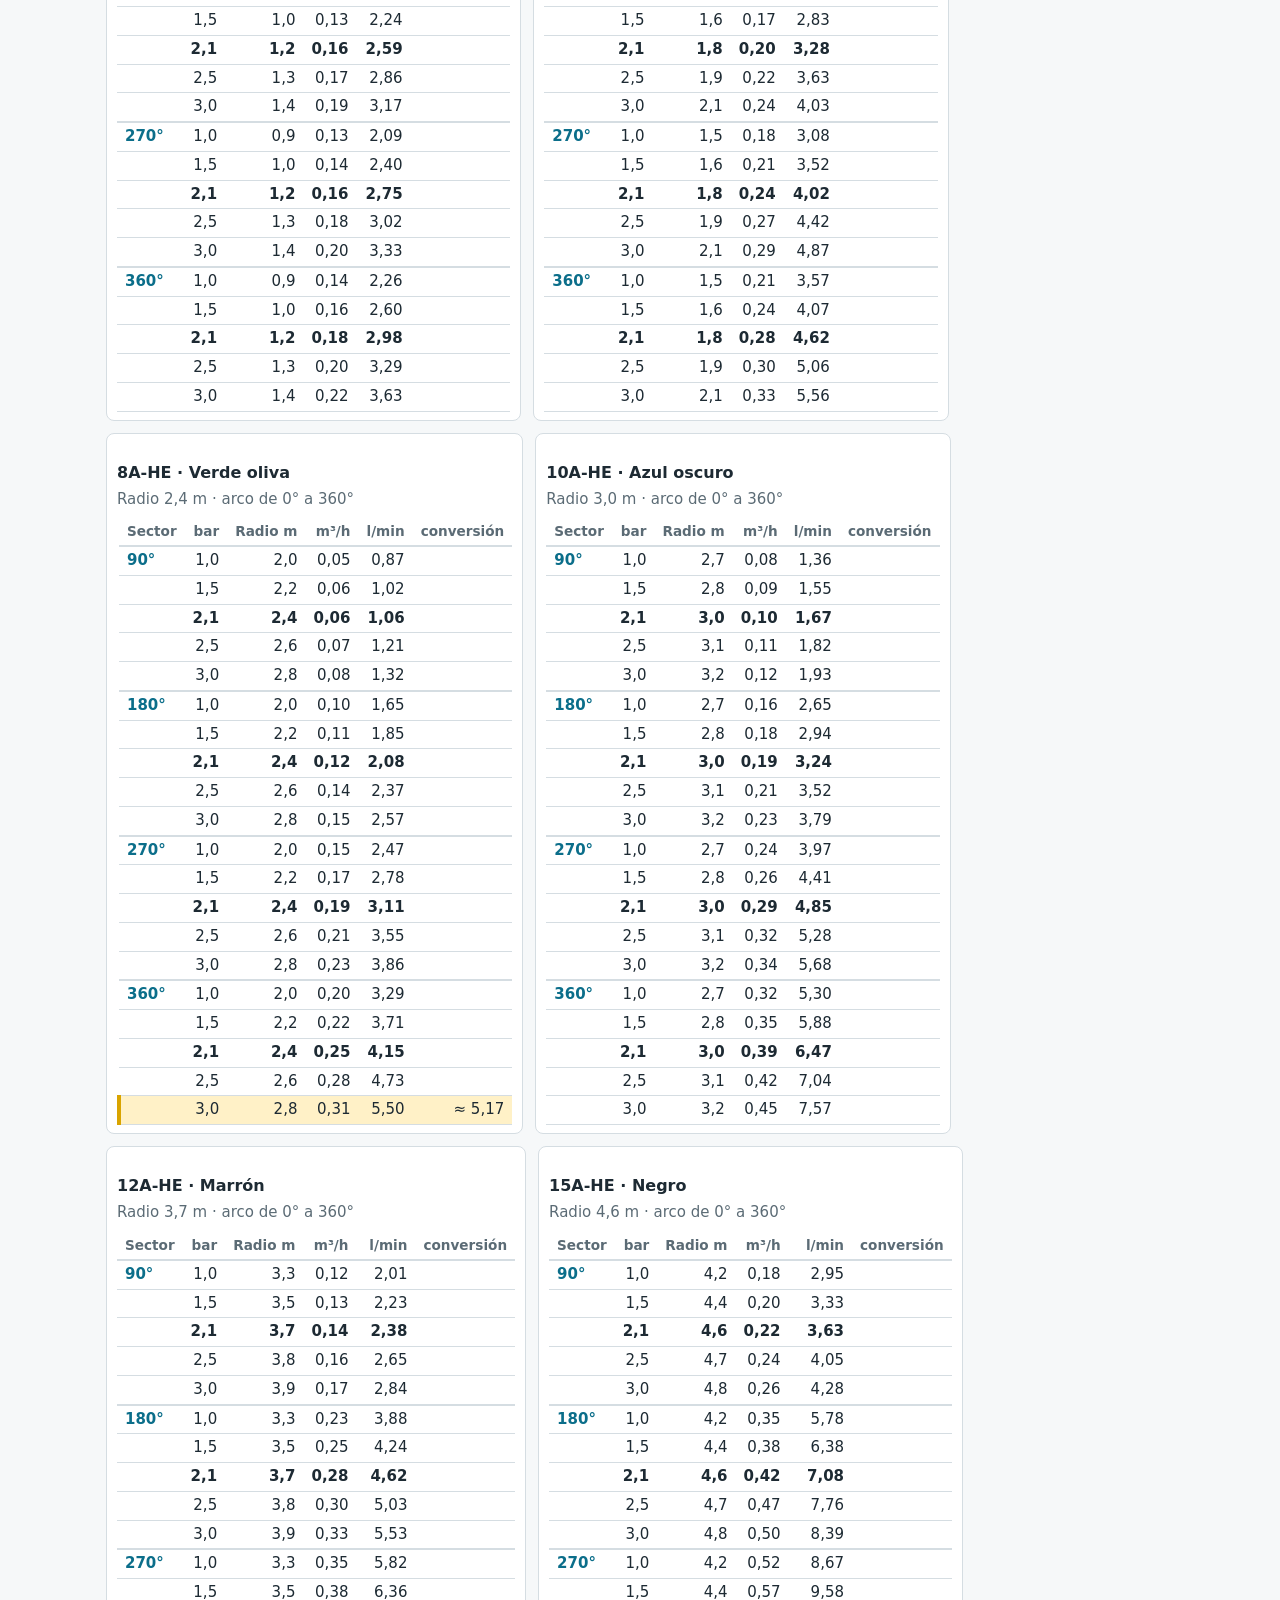
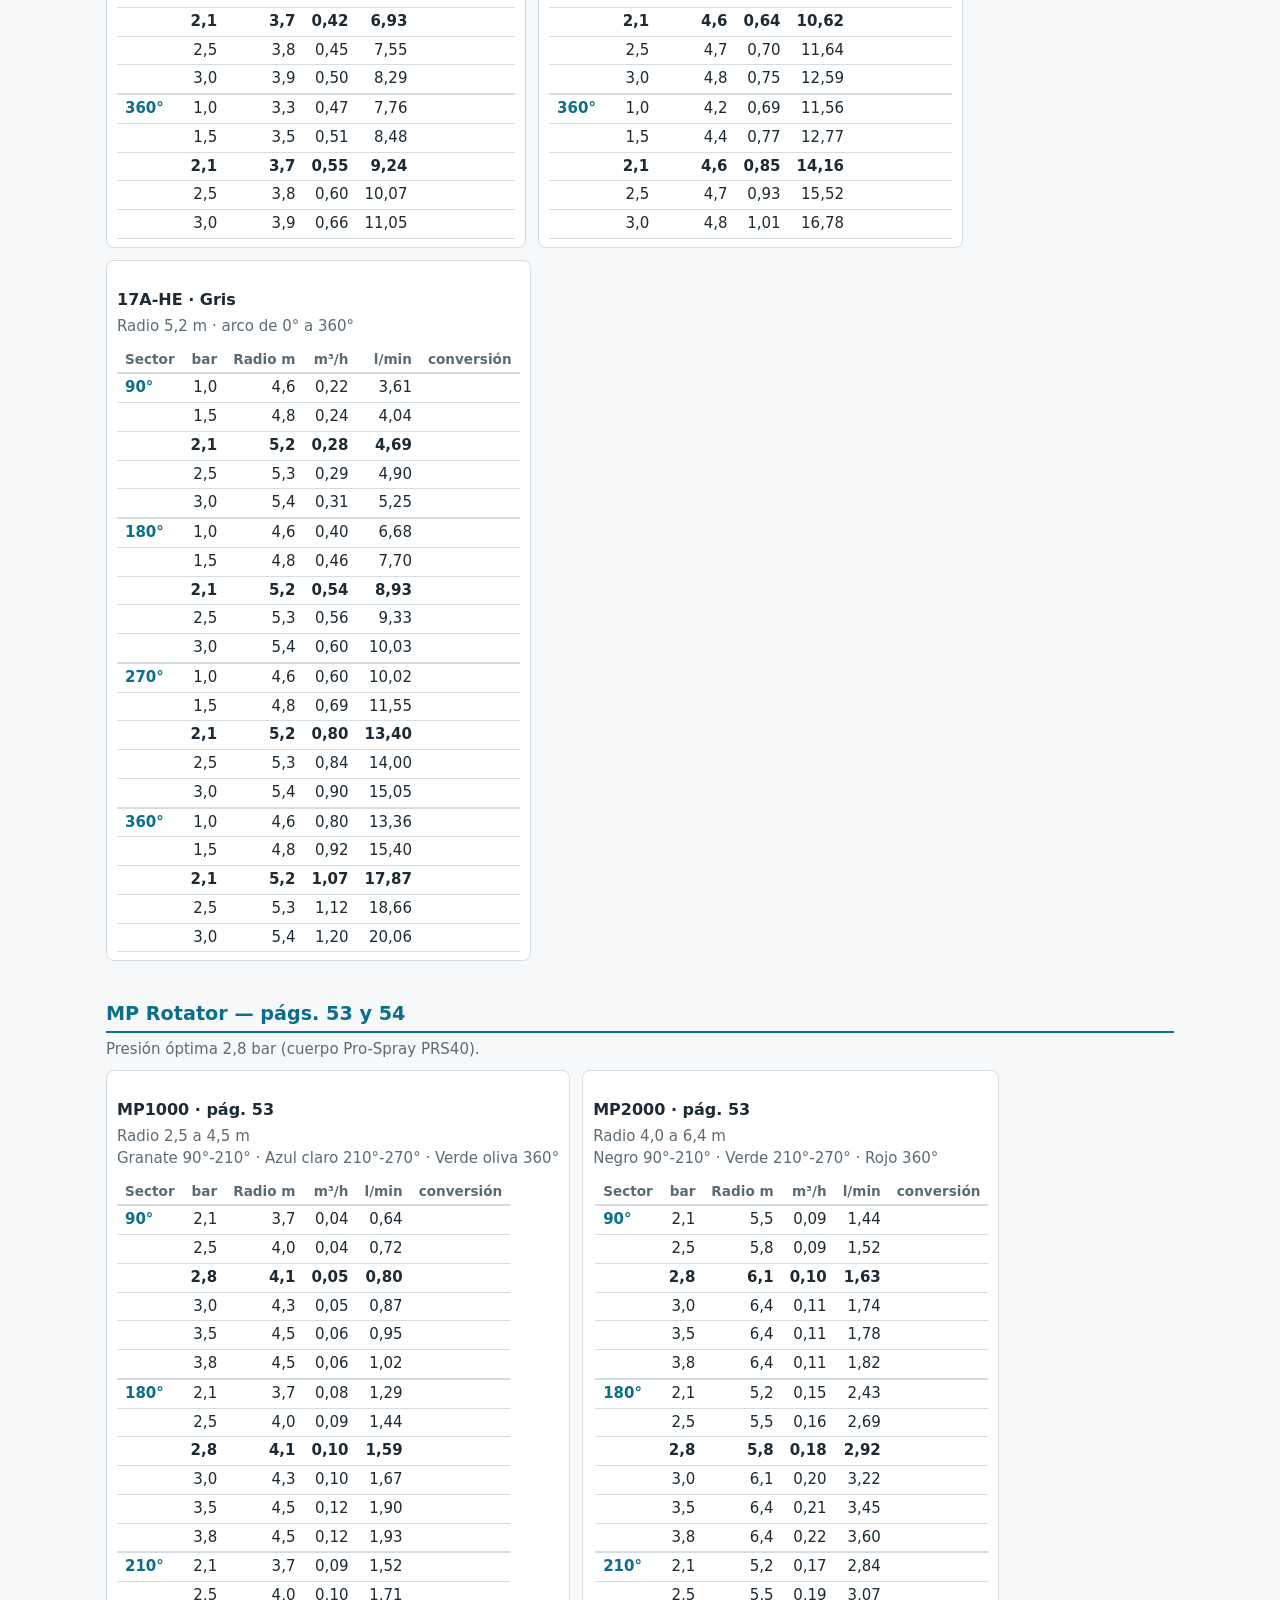
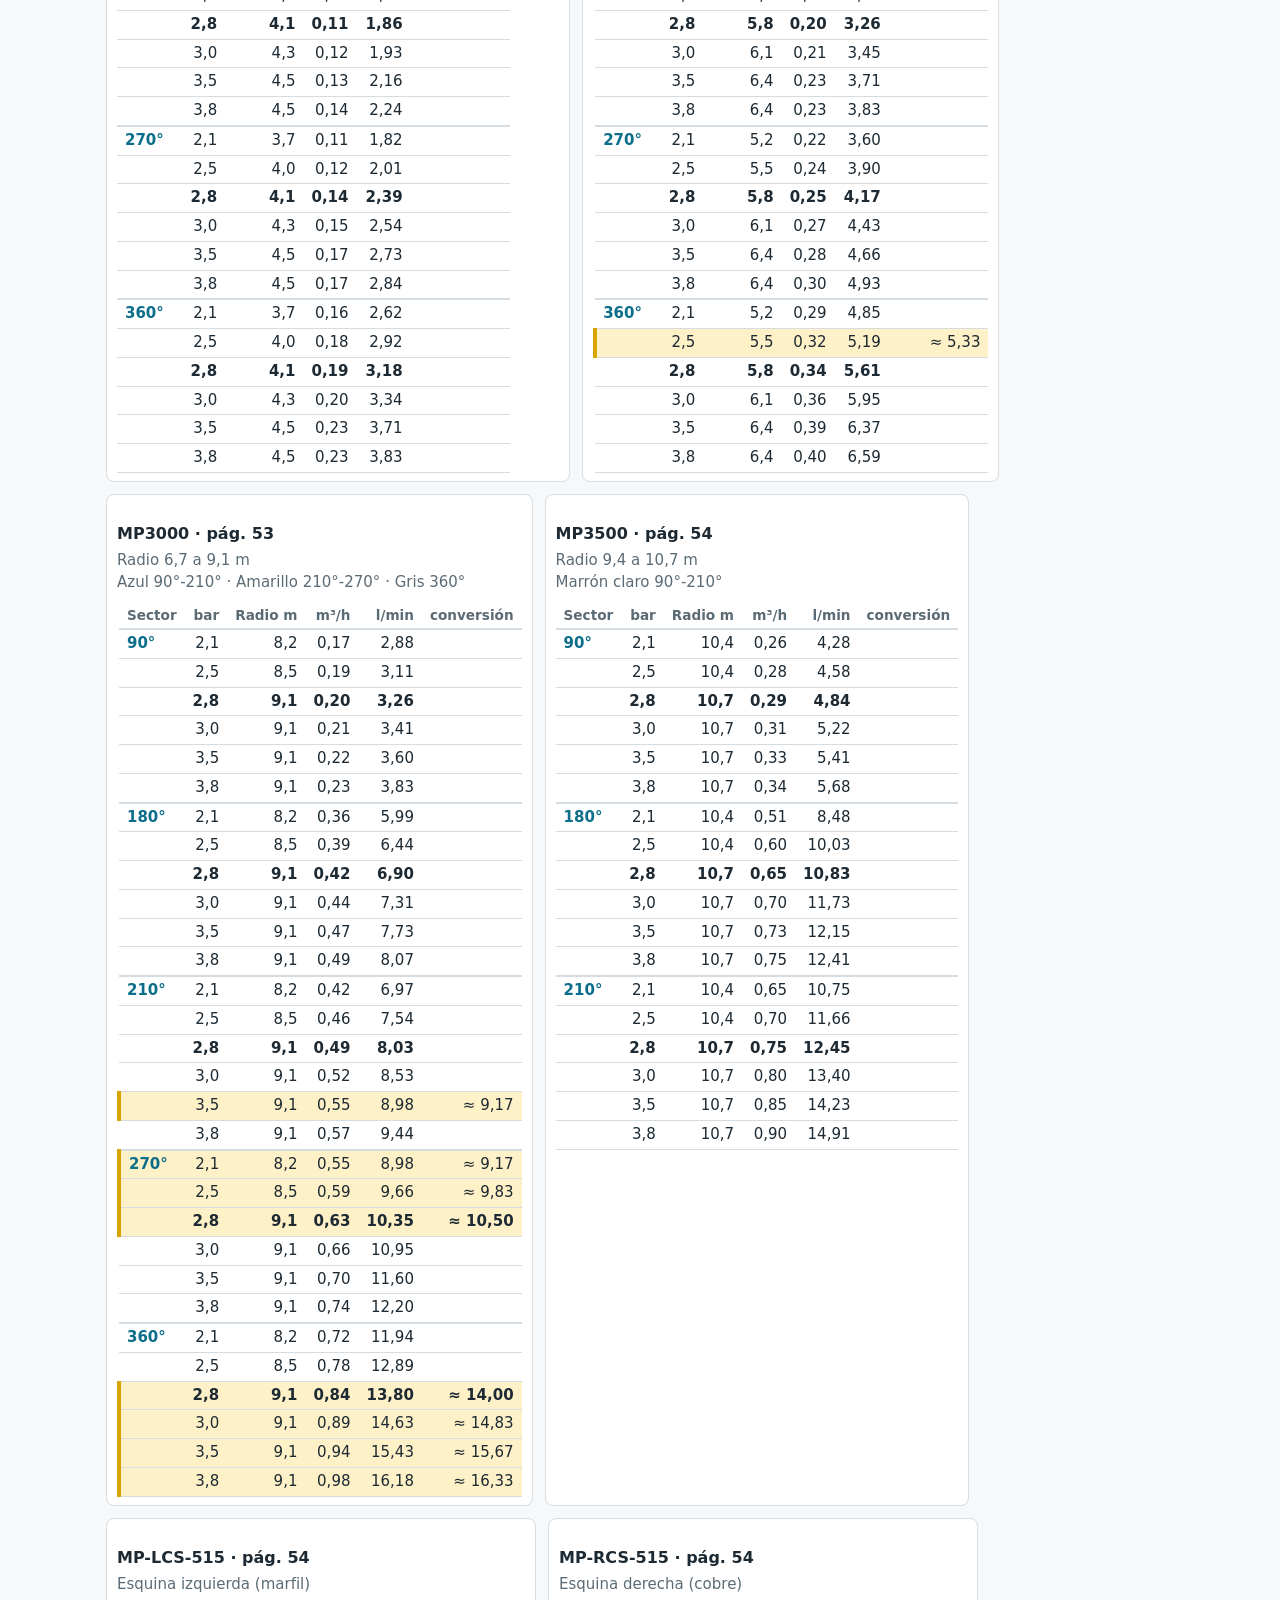
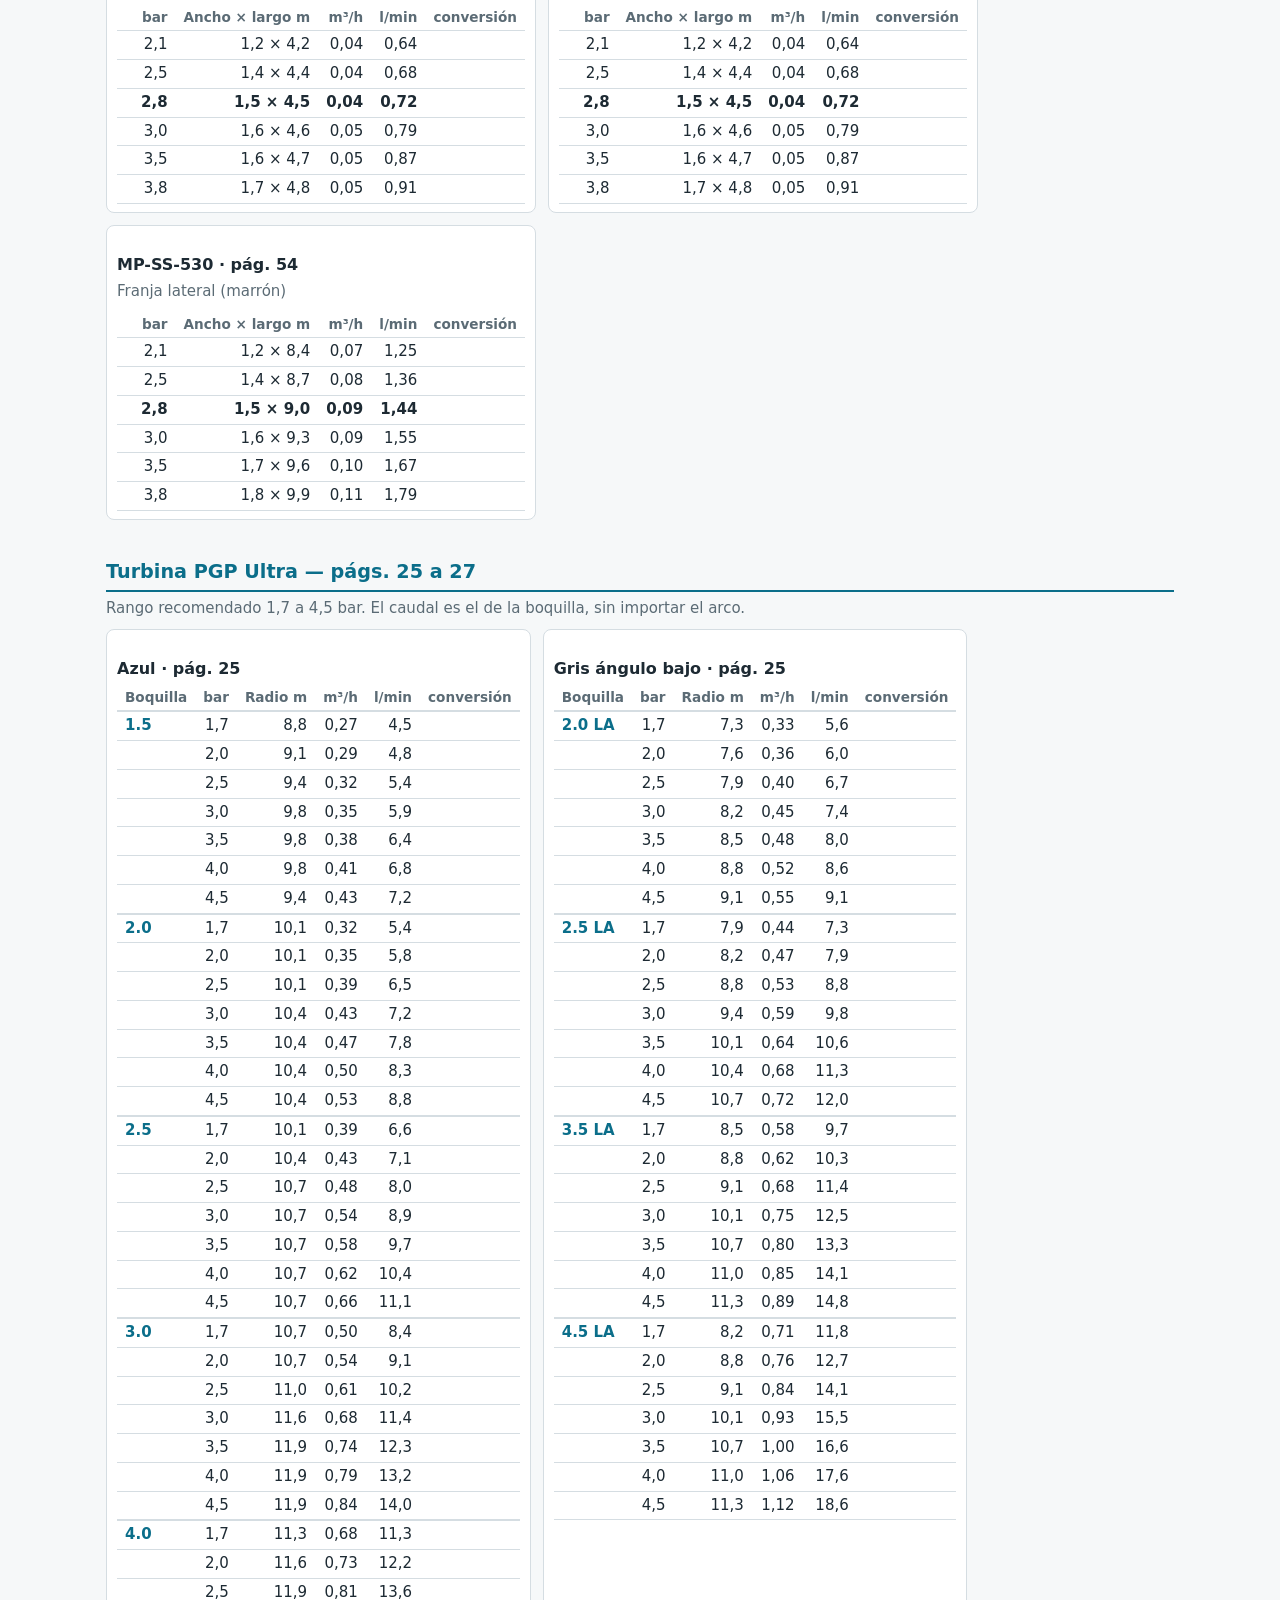
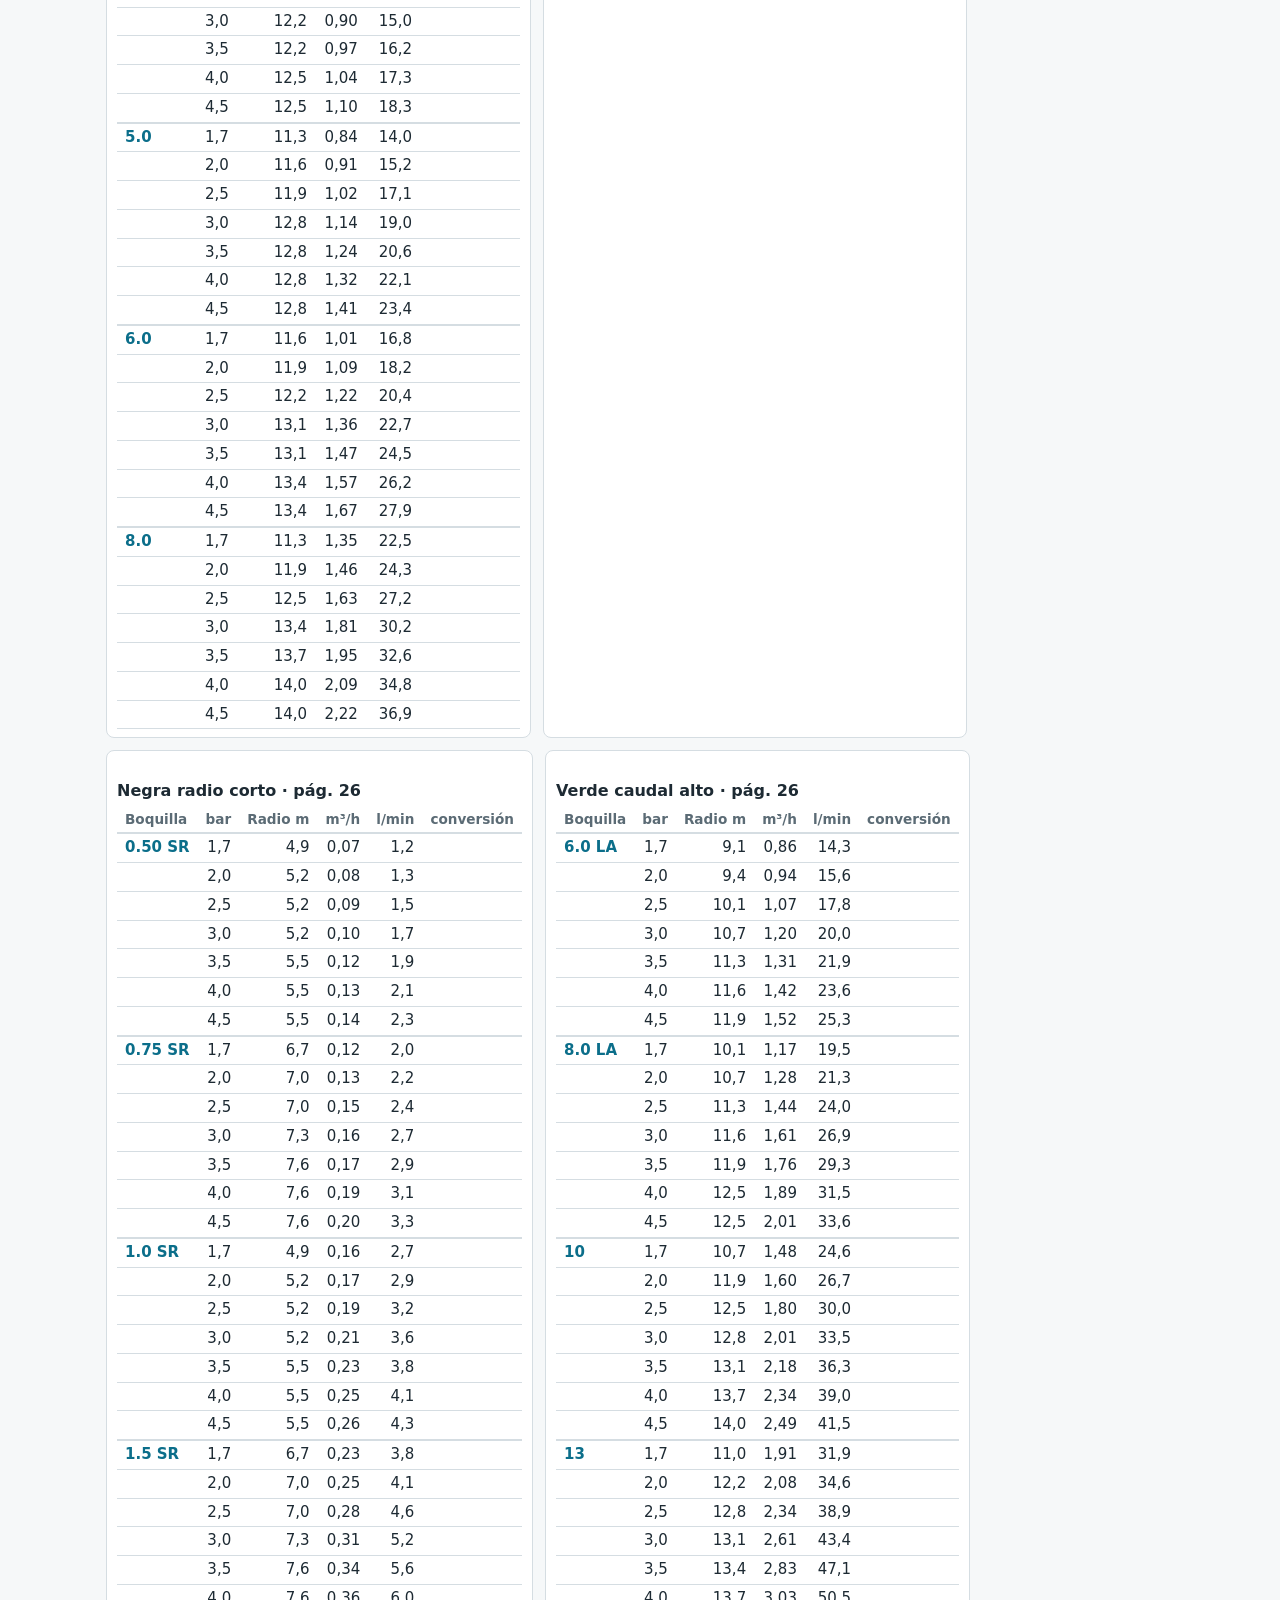
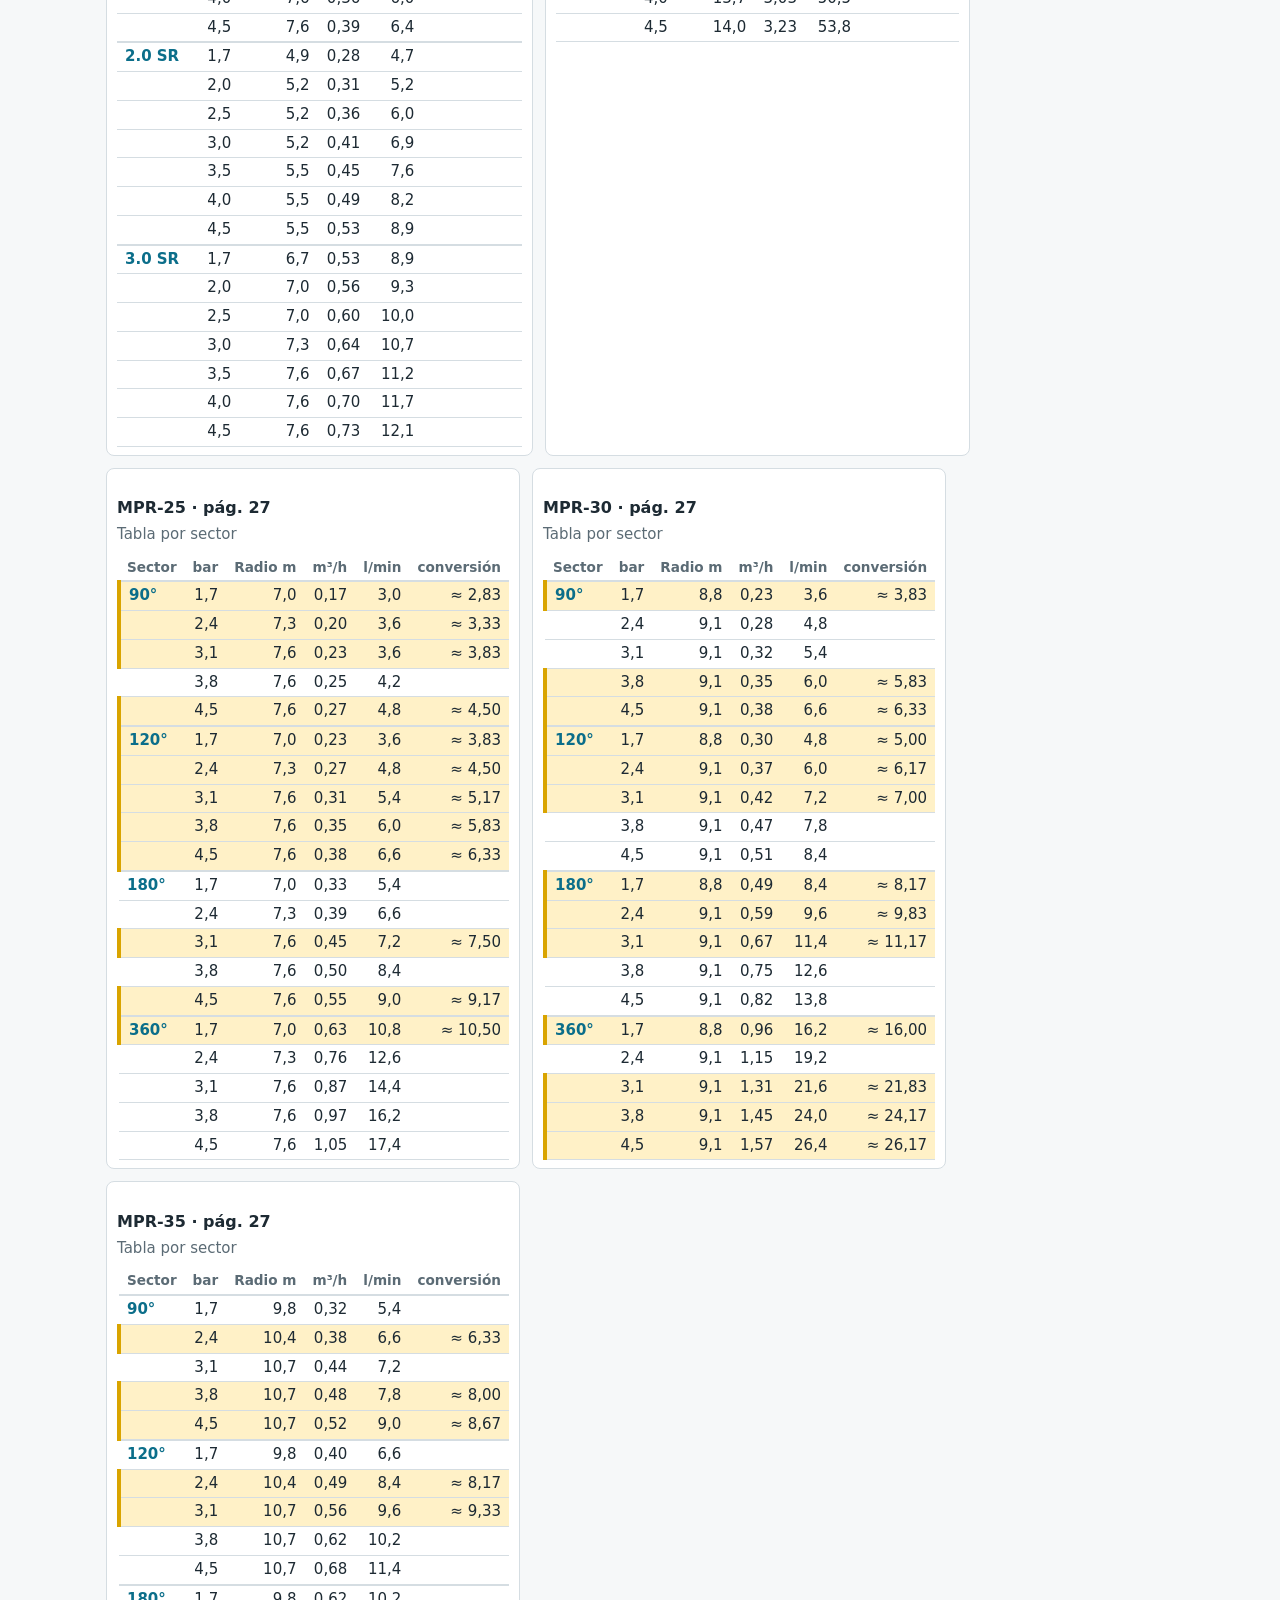
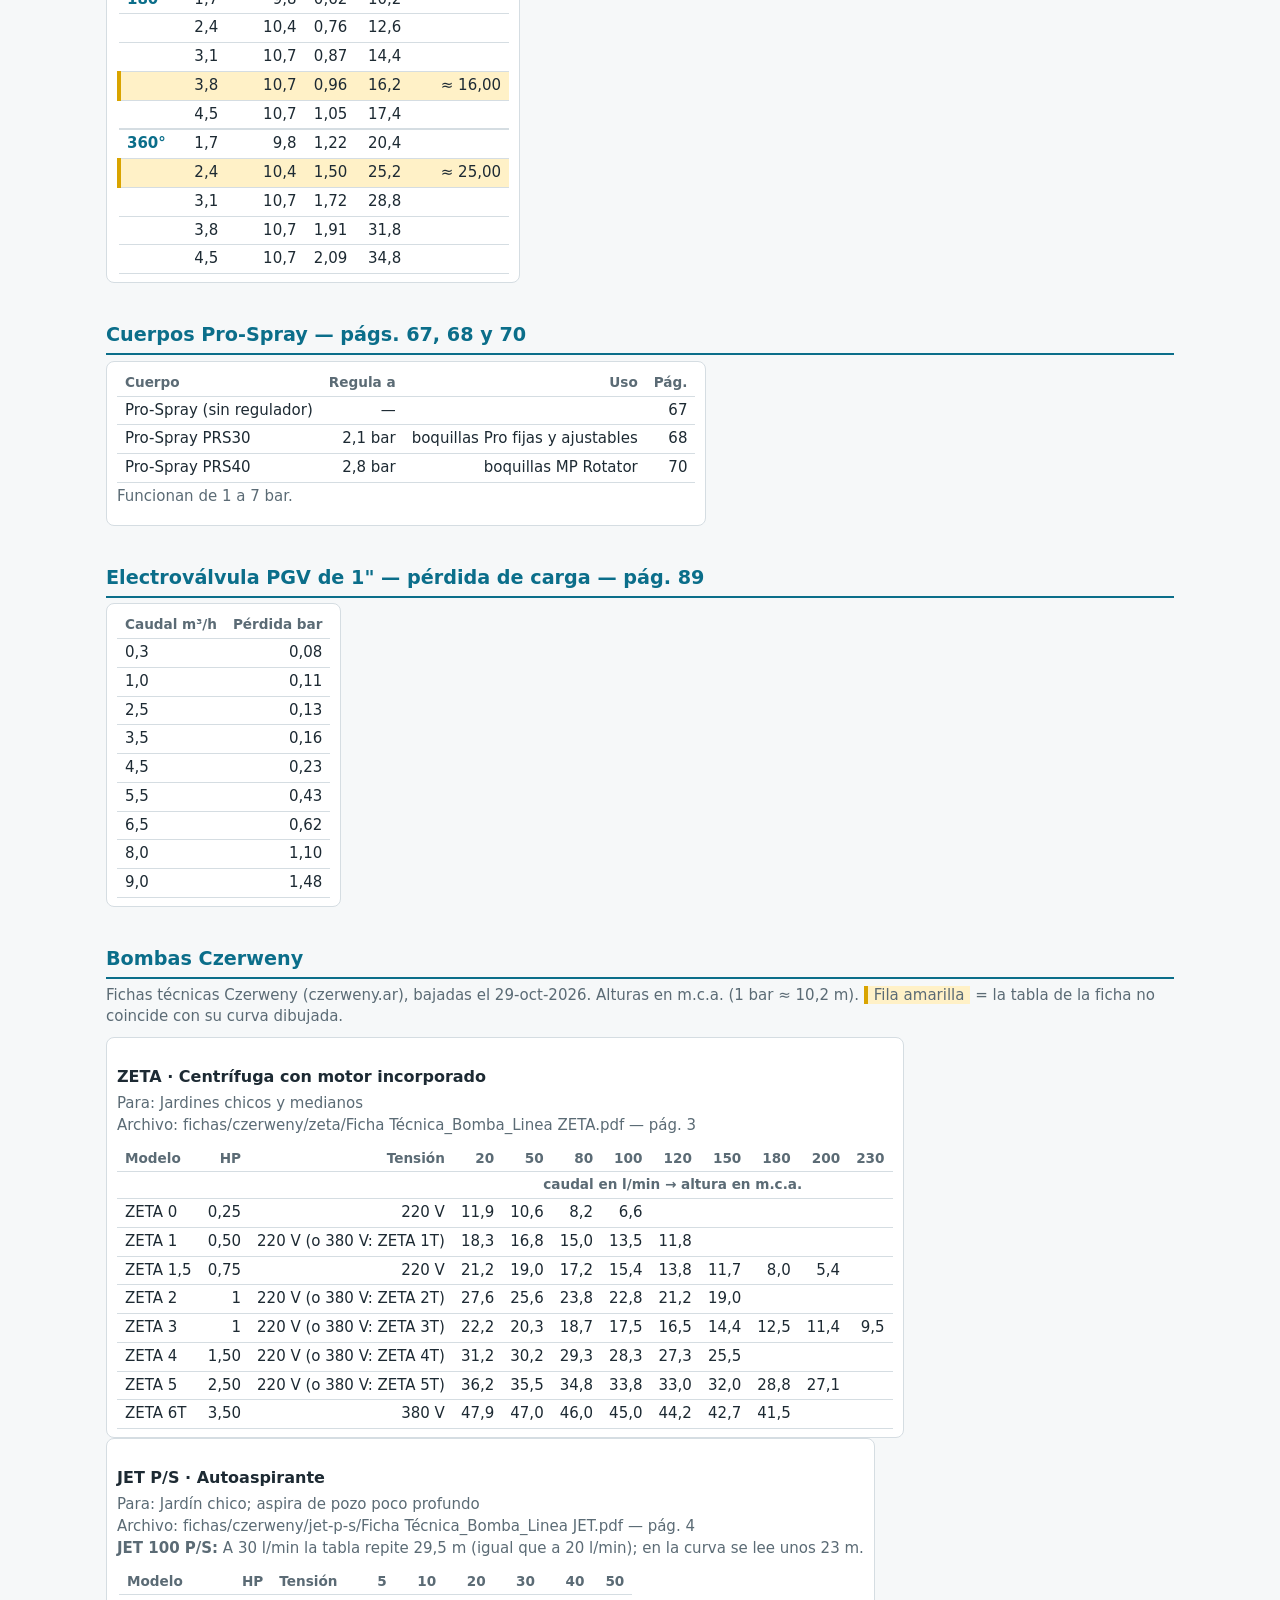
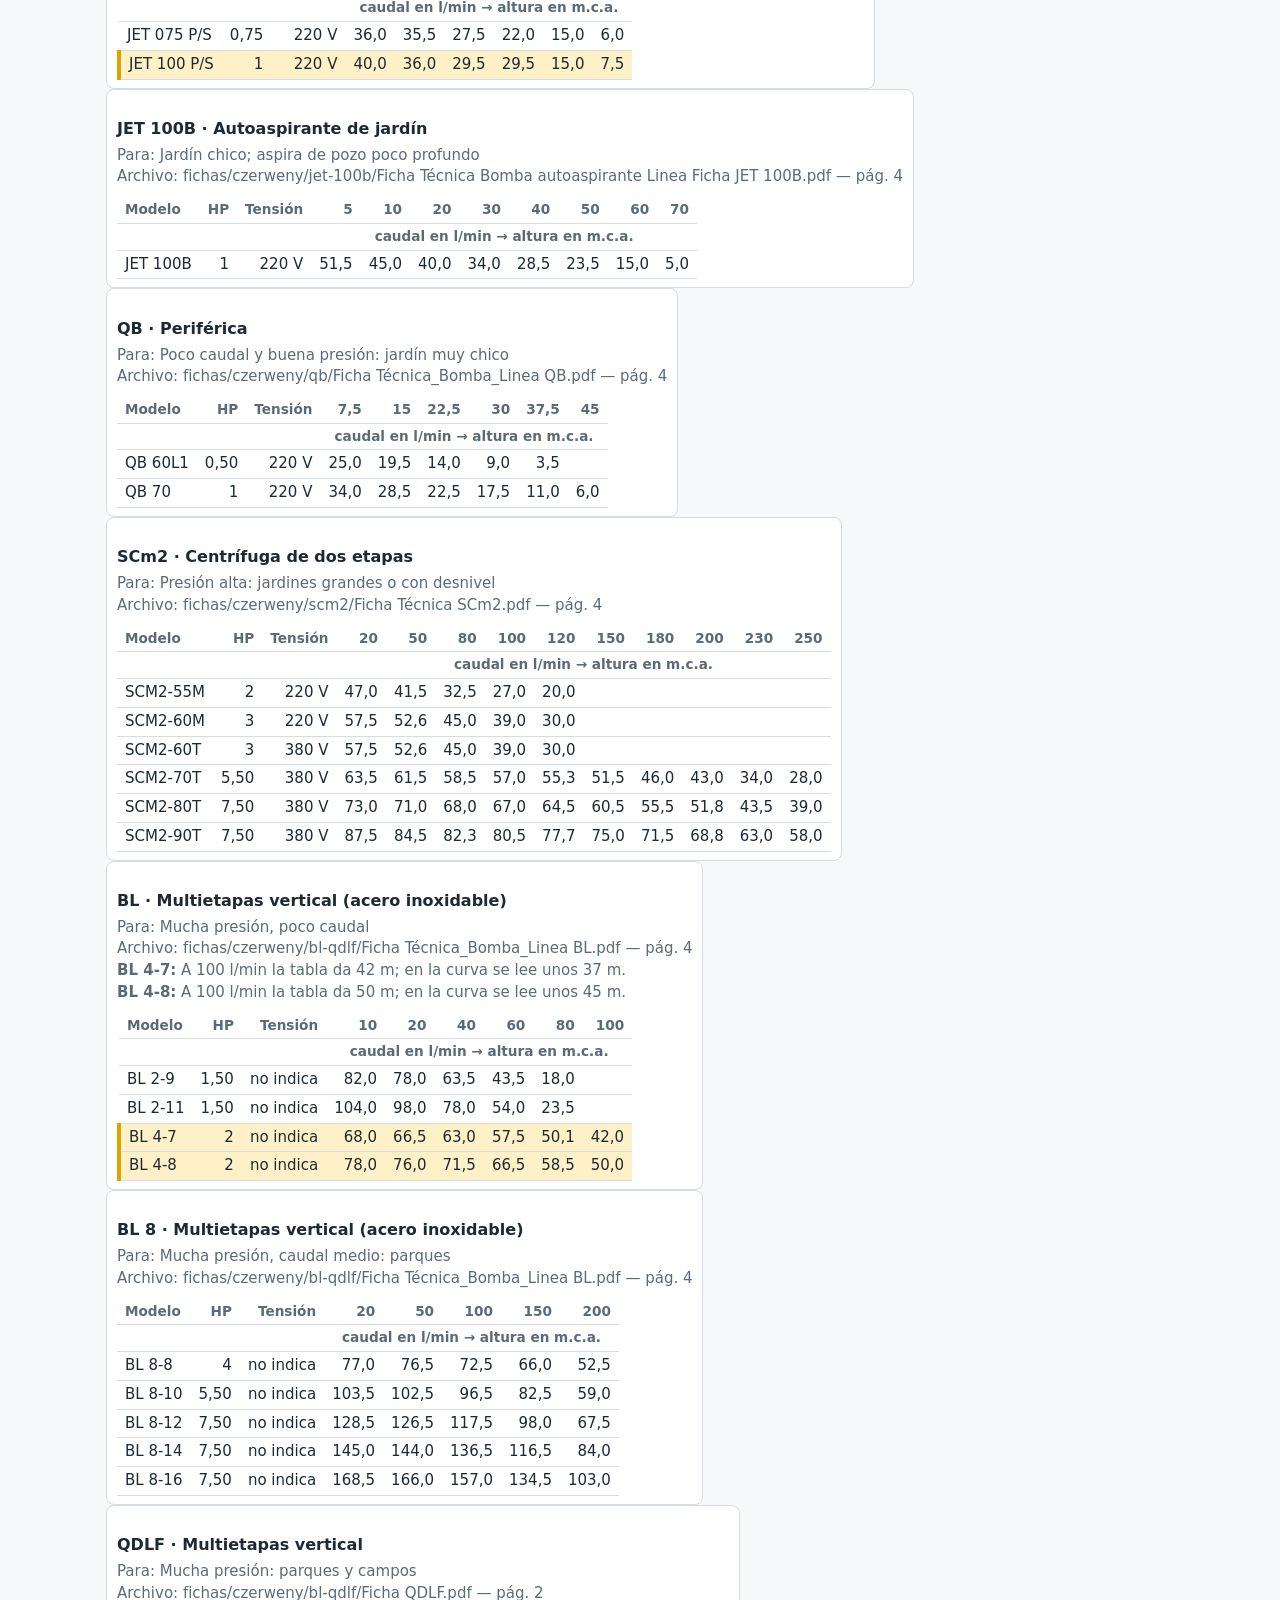
==== commit aa846d79: "Pedir a los buscadores que no muestren la app Etiqueta robots noindex en la app y en la página de co" ====
--- a/datos/control.html
+++ b/datos/control.html
@@ -2,6 +2,7 @@
 <html lang="es">
 <head>
 <meta charset="utf-8">
+<meta name="robots" content="noindex, nofollow, noarchive">
 <meta name="viewport" content="width=device-width, initial-scale=1">
 <title>Control de datos Hunter</title>
 <style>
